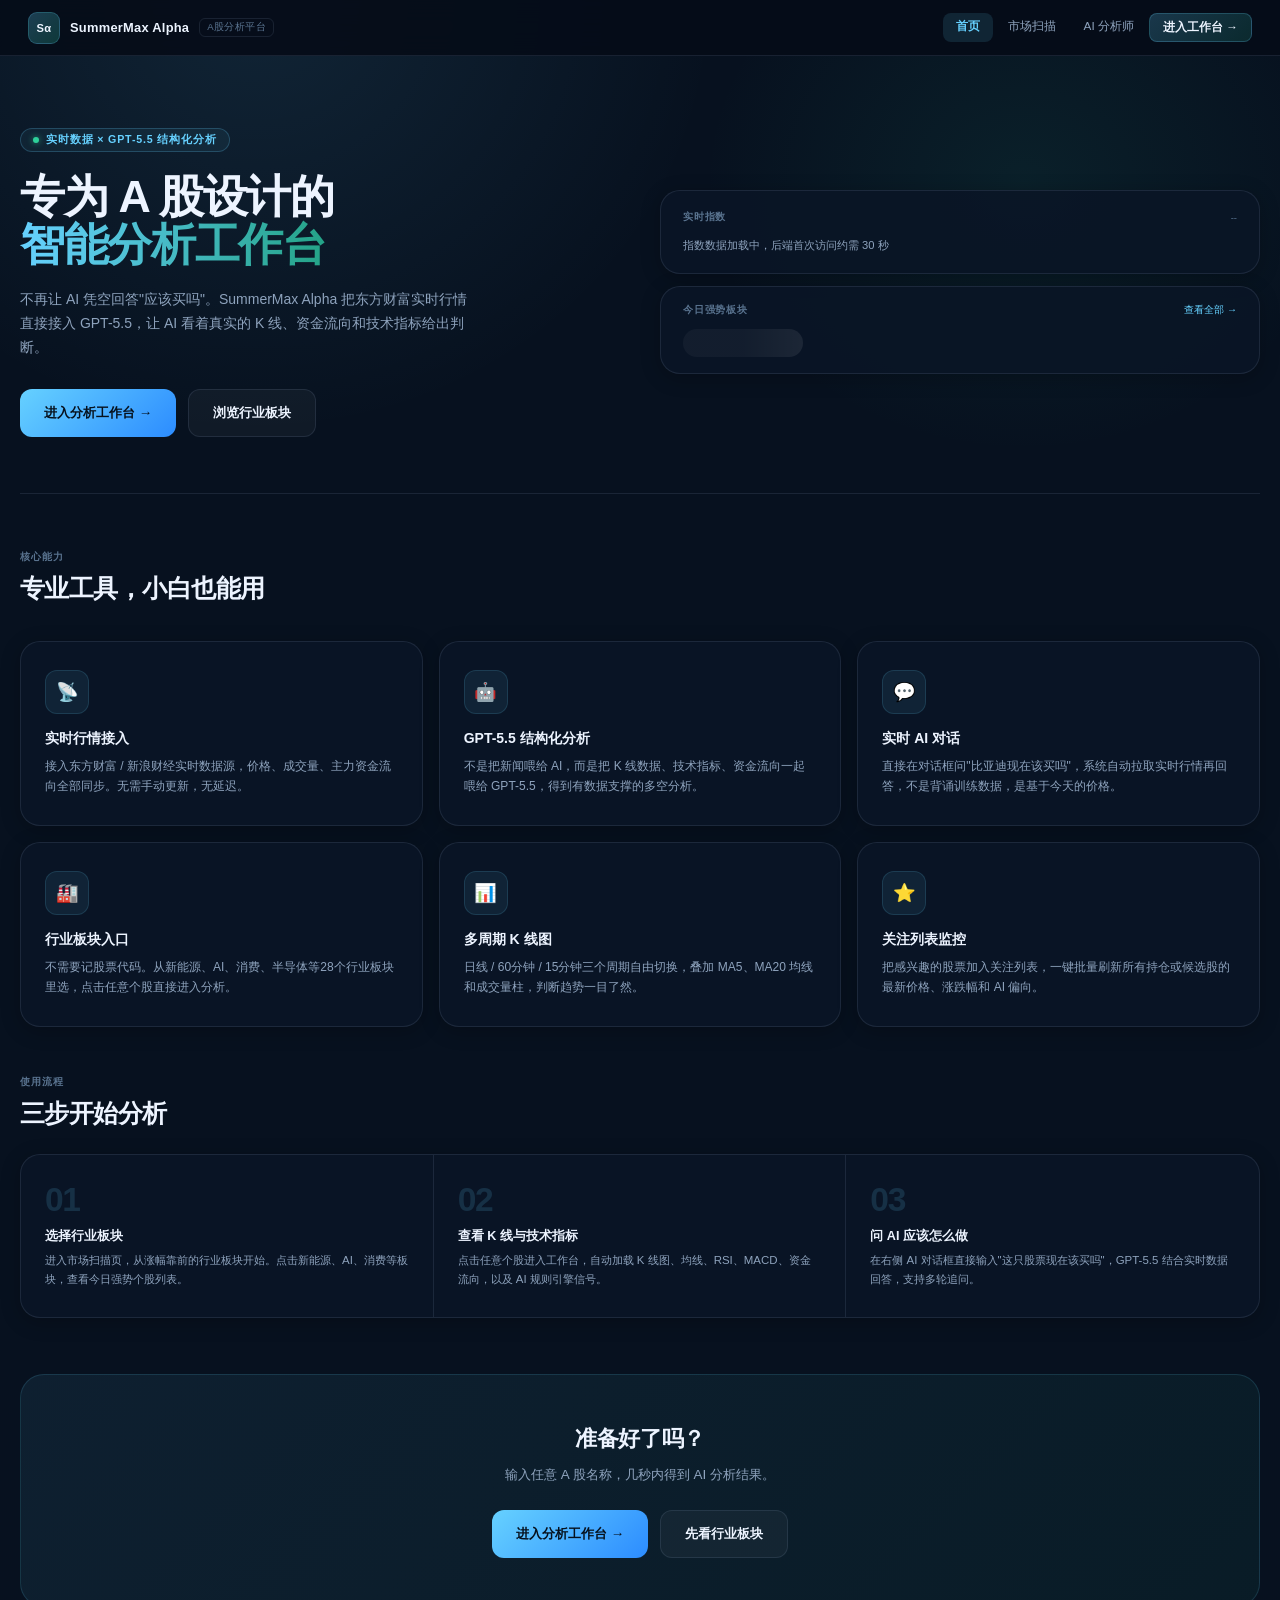
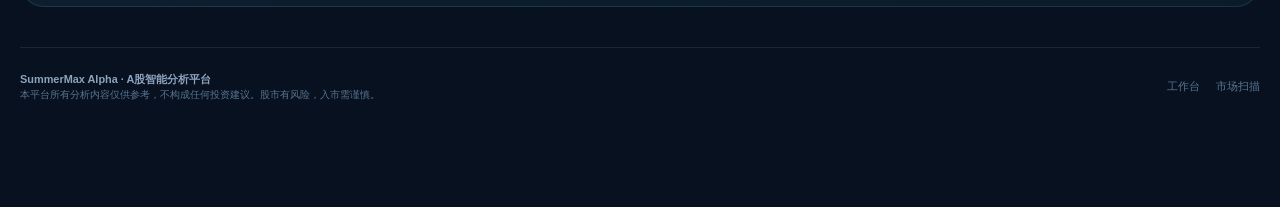
==== frontend/index.html @ de199568 "feat: AI 分析师全市场对话页 + 60/15分钟图修复 - 新增 chat.html / chat.js：全屏 AI 对话界面，左侧全市场矩阵   - 并行抓取 9 页 × 500 只 A 股" ====
<!DOCTYPE html>
<html lang="zh-CN">
  <head>
    <meta charset="UTF-8" />
    <meta name="viewport" content="width=device-width, initial-scale=1.0" />
    <title>SummerMax Alpha · A股智能分析平台</title>
    <style>
      :root {
        --bg: #07111f;
        --panel: rgba(10, 22, 38, 0.9);
        --line: rgba(132, 157, 189, 0.15);
        --text: #edf4ff;
        --muted: #8ea3bd;
        --muted-2: #5a7490;
        --accent: #66d1ff;
        --accent-2: #24a387;
        --bull: #2ed09a;
        --bear: #ff6b7e;
        --shadow-sm: 0 4px 20px rgba(0,0,0,0.24);
        --shadow: 0 20px 60px rgba(0,0,0,0.36);
      }

      * { box-sizing: border-box; margin: 0; padding: 0; }

      html, body {
        min-height: 100vh;
        color: var(--text);
        font-family: "PingFang SC", "Noto Sans SC", "Avenir Next", sans-serif;
        font-size: 14px;
        background: var(--bg);
        background-image:
          radial-gradient(ellipse 60% 40% at 20% 0%, rgba(102,209,255,0.10) 0%, transparent 60%),
          radial-gradient(ellipse 50% 30% at 80% 10%, rgba(36,163,135,0.10) 0%, transparent 50%);
      }

      ::-webkit-scrollbar { width: 4px; }
      ::-webkit-scrollbar-track { background: transparent; }
      ::-webkit-scrollbar-thumb { background: rgba(102,209,255,0.2); border-radius: 2px; }

      .up { color: var(--bull); }
      .down { color: var(--bear); }

      /* ── Header ── */
      .topbar {
        position: sticky;
        top: 0;
        z-index: 100;
        height: 56px;
        display: flex;
        align-items: center;
        gap: 14px;
        padding: 0 28px;
        background: rgba(6, 13, 24, 0.92);
        backdrop-filter: blur(12px);
        border-bottom: 1px solid var(--line);
      }

      .brand {
        display: flex;
        align-items: center;
        gap: 10px;
        flex-shrink: 0;
      }

      .brand-mark {
        display: grid;
        place-items: center;
        width: 32px;
        height: 32px;
        border-radius: 9px;
        background: linear-gradient(135deg, rgba(102,209,255,0.25), rgba(36,163,135,0.30));
        border: 1px solid rgba(102,209,255,0.22);
        font-size: 0.8rem;
        font-weight: 800;
        letter-spacing: 0.02em;
        flex-shrink: 0;
      }

      .brand-name {
        font-size: 0.92rem;
        font-weight: 700;
        letter-spacing: 0.02em;
        white-space: nowrap;
      }

      .brand-tag {
        font-size: 0.68rem;
        color: var(--muted-2);
        letter-spacing: 0.04em;
        border: 1px solid var(--line);
        border-radius: 6px;
        padding: 2px 7px;
        white-space: nowrap;
      }

      .topbar-spacer { flex: 1; }

      .page-nav {
        display: flex;
        gap: 2px;
      }

      .page-nav a {
        padding: 6px 13px;
        border-radius: 8px;
        text-decoration: none;
        color: var(--muted);
        font-size: 0.84rem;
        transition: background 0.15s, color 0.15s;
        white-space: nowrap;
      }

      .page-nav a:hover { background: rgba(255,255,255,0.06); color: var(--text); }
      .page-nav a.active { background: rgba(102,209,255,0.12); color: var(--accent); font-weight: 700; }

      .nav-cta {
        display: inline-flex;
        align-items: center;
        padding: 7px 16px;
        border-radius: 9px;
        background: linear-gradient(135deg, rgba(102,209,255,0.22), rgba(36,163,135,0.20));
        border: 1px solid rgba(102,209,255,0.22);
        color: var(--text) !important;
        font-weight: 700;
        font-size: 0.84rem;
        white-space: nowrap;
        transition: background 0.15s !important;
      }

      .nav-cta:hover { background: linear-gradient(135deg, rgba(102,209,255,0.34), rgba(36,163,135,0.30)) !important; }

      /* ── Shell ── */
      .shell {
        width: min(1280px, calc(100% - 40px));
        margin: 0 auto;
        padding-bottom: 80px;
      }

      /* ── Hero ── */
      .hero {
        display: grid;
        grid-template-columns: 1fr 1fr;
        gap: 40px;
        align-items: center;
        padding: 72px 0 56px;
      }

      .hero-left {}

      .hero-eyebrow {
        display: inline-flex;
        align-items: center;
        gap: 7px;
        font-size: 0.76rem;
        font-weight: 600;
        letter-spacing: 0.08em;
        text-transform: uppercase;
        color: var(--accent);
        border: 1px solid rgba(102,209,255,0.22);
        border-radius: 999px;
        padding: 4px 12px;
        margin-bottom: 20px;
        background: rgba(102,209,255,0.06);
      }

      .hero-eyebrow-dot {
        width: 6px;
        height: 6px;
        border-radius: 50%;
        background: var(--bull);
        box-shadow: 0 0 6px rgba(46,208,154,0.7);
        animation: pulse 2s infinite;
      }

      @keyframes pulse {
        0%, 100% { opacity: 1; }
        50% { opacity: 0.4; }
      }

      .hero h1 {
        font-size: clamp(2rem, 4vw, 3.2rem);
        font-weight: 800;
        line-height: 1.08;
        letter-spacing: -0.03em;
        margin-bottom: 18px;
      }

      .hero h1 em {
        font-style: normal;
        background: linear-gradient(90deg, var(--accent), var(--accent-2));
        -webkit-background-clip: text;
        -webkit-text-fill-color: transparent;
        background-clip: text;
      }

      .hero-sub {
        font-size: 1rem;
        color: var(--muted);
        line-height: 1.72;
        max-width: 460px;
        margin-bottom: 30px;
      }

      .hero-actions {
        display: flex;
        gap: 12px;
        flex-wrap: wrap;
      }

      .btn-primary {
        display: inline-flex;
        align-items: center;
        gap: 6px;
        padding: 14px 24px;
        border-radius: 12px;
        text-decoration: none;
        font-weight: 700;
        font-size: 0.96rem;
        background: linear-gradient(135deg, var(--accent), #2c8cff);
        color: #06111d;
        transition: opacity 0.15s, transform 0.12s;
      }

      .btn-primary:hover { opacity: 0.9; transform: translateY(-1px); }

      .btn-secondary {
        display: inline-flex;
        align-items: center;
        gap: 6px;
        padding: 14px 24px;
        border-radius: 12px;
        text-decoration: none;
        font-weight: 600;
        font-size: 0.96rem;
        border: 1px solid var(--line);
        color: var(--text);
        background: rgba(255,255,255,0.04);
        transition: background 0.15s, transform 0.12s;
      }

      .btn-secondary:hover { background: rgba(255,255,255,0.08); transform: translateY(-1px); }

      /* ── Indices card ── */
      .hero-right {
        display: flex;
        flex-direction: column;
        gap: 12px;
      }

      .indices-card {
        background: var(--panel);
        border: 1px solid var(--line);
        border-radius: 20px;
        padding: 20px 22px;
        box-shadow: var(--shadow-sm);
      }

      .indices-header {
        display: flex;
        justify-content: space-between;
        align-items: center;
        margin-bottom: 14px;
      }

      .indices-title {
        font-size: 0.7rem;
        font-weight: 700;
        letter-spacing: 0.08em;
        text-transform: uppercase;
        color: var(--muted-2);
      }

      .indices-time {
        font-size: 0.68rem;
        color: var(--muted-2);
      }

      #homeIndices {
        display: flex;
        flex-direction: column;
        gap: 10px;
      }

      .index-row {
        display: flex;
        justify-content: space-between;
        align-items: center;
        padding: 10px 0;
        border-bottom: 1px solid rgba(132,157,189,0.08);
      }

      .index-row:last-child { border-bottom: none; }

      .index-name-wrap { display: flex; align-items: center; gap: 8px; }
      .index-code { font-size: 0.68rem; color: var(--muted-2); }
      .index-name { font-size: 0.86rem; font-weight: 600; }
      .index-price { font-size: 1.0rem; font-weight: 700; }
      .index-chg-wrap { text-align: right; }
      .index-chg { font-size: 0.84rem; font-weight: 700; }
      .index-change { font-size: 0.72rem; color: var(--muted); }

      /* ── Hot sectors ── */
      .sectors-card {
        background: var(--panel);
        border: 1px solid var(--line);
        border-radius: 20px;
        padding: 16px 22px;
        box-shadow: var(--shadow-sm);
      }

      .sectors-header {
        display: flex;
        justify-content: space-between;
        align-items: center;
        margin-bottom: 12px;
      }

      .sectors-title {
        font-size: 0.7rem;
        font-weight: 700;
        letter-spacing: 0.08em;
        text-transform: uppercase;
        color: var(--muted-2);
      }

      .sectors-link {
        font-size: 0.72rem;
        color: var(--accent);
        text-decoration: none;
      }

      .sectors-link:hover { text-decoration: underline; }

      #homeSectors {
        display: flex;
        flex-wrap: wrap;
        gap: 7px;
      }

      .sector-pill {
        display: inline-flex;
        align-items: center;
        gap: 6px;
        padding: 5px 11px;
        border-radius: 999px;
        border: 1px solid var(--line);
        font-size: 0.78rem;
        background: rgba(255,255,255,0.03);
        text-decoration: none;
        color: var(--text);
        transition: background 0.12s;
      }

      .sector-pill:hover { background: rgba(255,255,255,0.07); }
      .sector-pill-chg { font-weight: 700; }
      .sector-pill-leader { font-size: 0.68rem; color: var(--muted); }

      /* ── Divider ── */
      .section-divider {
        border: none;
        border-top: 1px solid var(--line);
        margin: 0;
      }

      /* ── Features ── */
      .features-section {
        padding: 56px 0 48px;
      }

      .section-label {
        font-size: 0.72rem;
        font-weight: 700;
        letter-spacing: 0.1em;
        text-transform: uppercase;
        color: var(--muted-2);
        margin-bottom: 8px;
      }

      .section-title {
        font-size: 1.8rem;
        font-weight: 800;
        letter-spacing: -0.02em;
        margin-bottom: 36px;
      }

      .features-grid {
        display: grid;
        grid-template-columns: repeat(3, 1fr);
        gap: 16px;
      }

      .feature-card {
        background: var(--panel);
        border: 1px solid var(--line);
        border-radius: 20px;
        padding: 28px 24px;
        box-shadow: var(--shadow-sm);
        transition: border-color 0.2s;
      }

      .feature-card:hover { border-color: rgba(102,209,255,0.3); }

      .feature-icon {
        width: 44px;
        height: 44px;
        border-radius: 12px;
        display: grid;
        place-items: center;
        font-size: 1.3rem;
        margin-bottom: 16px;
        background: rgba(102,209,255,0.08);
        border: 1px solid rgba(102,209,255,0.14);
      }

      .feature-title {
        font-size: 1rem;
        font-weight: 700;
        margin-bottom: 8px;
      }

      .feature-desc {
        font-size: 0.86rem;
        color: var(--muted);
        line-height: 1.7;
      }

      /* ── How it works ── */
      .workflow-section {
        padding: 0 0 56px;
      }

      .workflow-steps {
        display: grid;
        grid-template-columns: repeat(3, 1fr);
        gap: 0;
        background: var(--panel);
        border: 1px solid var(--line);
        border-radius: 20px;
        overflow: hidden;
        box-shadow: var(--shadow-sm);
      }

      .workflow-step {
        padding: 28px 24px;
        border-right: 1px solid var(--line);
        position: relative;
      }

      .workflow-step:last-child { border-right: none; }

      .step-num {
        font-size: 2.4rem;
        font-weight: 900;
        color: rgba(102,209,255,0.15);
        line-height: 1;
        margin-bottom: 12px;
        letter-spacing: -0.04em;
      }

      .step-title {
        font-size: 0.9rem;
        font-weight: 700;
        margin-bottom: 6px;
      }

      .step-desc {
        font-size: 0.82rem;
        color: var(--muted);
        line-height: 1.65;
      }

      /* ── CTA band ── */
      .cta-section {
        background: linear-gradient(135deg, rgba(102,209,255,0.08), rgba(36,163,135,0.08));
        border: 1px solid rgba(102,209,255,0.14);
        border-radius: 24px;
        padding: 48px 40px;
        text-align: center;
        margin-bottom: 0;
      }

      .cta-title {
        font-size: 1.6rem;
        font-weight: 800;
        margin-bottom: 10px;
        letter-spacing: -0.02em;
      }

      .cta-sub {
        color: var(--muted);
        font-size: 0.96rem;
        margin-bottom: 24px;
        line-height: 1.6;
      }

      .cta-actions {
        display: flex;
        gap: 12px;
        justify-content: center;
        flex-wrap: wrap;
      }

      /* ── Loading skeleton ── */
      .skeleton {
        background: linear-gradient(90deg, rgba(255,255,255,0.04) 25%, rgba(255,255,255,0.08) 50%, rgba(255,255,255,0.04) 75%);
        background-size: 200% 100%;
        animation: shimmer 1.4s infinite;
        border-radius: 6px;
        height: 1em;
      }

      @keyframes shimmer {
        0% { background-position: 200% 0; }
        100% { background-position: -200% 0; }
      }

      /* ── Footer ── */
      .footer {
        border-top: 1px solid var(--line);
        padding: 24px 0;
        display: flex;
        justify-content: space-between;
        align-items: center;
        gap: 16px;
        flex-wrap: wrap;
      }

      .footer-brand {
        font-size: 0.78rem;
        font-weight: 700;
        color: var(--muted);
      }

      .footer-links {
        display: flex;
        gap: 16px;
      }

      .footer-links a {
        font-size: 0.76rem;
        color: var(--muted-2);
        text-decoration: none;
      }

      .footer-links a:hover { color: var(--muted); }

      .footer-disclaimer {
        font-size: 0.7rem;
        color: var(--muted-2);
        line-height: 1.6;
        max-width: 600px;
      }

      @media (max-width: 960px) {
        .hero { grid-template-columns: 1fr; padding: 40px 0 36px; }
        .hero-right { order: -1; }
        .features-grid { grid-template-columns: 1fr; }
        .workflow-steps { grid-template-columns: 1fr; }
        .workflow-step { border-right: none; border-bottom: 1px solid var(--line); }
        .workflow-step:last-child { border-bottom: none; }
        .topbar { padding: 0 16px; }
        .shell { width: calc(100% - 24px); }
      }
    </style>
  </head>
  <body>

    <!-- ── Header ── -->
    <header class="topbar">
      <div class="brand">
        <div class="brand-mark">Sα</div>
        <span class="brand-name">SummerMax Alpha</span>
        <span class="brand-tag">A股分析平台</span>
      </div>
      <div class="topbar-spacer"></div>
      <nav class="page-nav">
        <a href="index.html" class="active">首页</a>
        <a href="scan.html">市场扫描</a>
        <a href="chat.html">AI 分析师</a>
        <a href="workspace.html" class="nav-cta">进入工作台 →</a>
      </nav>
    </header>

    <div class="shell">

      <!-- ── Hero ── -->
      <section class="hero">
        <div class="hero-left">
          <div class="hero-eyebrow">
            <span class="hero-eyebrow-dot"></span>
            实时数据 × GPT-5.5 结构化分析
          </div>
          <h1>专为 A 股设计的<br><em>智能分析工作台</em></h1>
          <p class="hero-sub">
            不再让 AI 凭空回答"应该买吗"。SummerMax Alpha 把东方财富实时行情直接接入 GPT-5.5，让 AI 看着真实的 K 线、资金流向和技术指标给出判断。
          </p>
          <div class="hero-actions">
            <a href="workspace.html" class="btn-primary">进入分析工作台 →</a>
            <a href="scan.html" class="btn-secondary">浏览行业板块</a>
          </div>
        </div>

        <div class="hero-right">
          <!-- Live indices -->
          <div class="indices-card">
            <div class="indices-header">
              <span class="indices-title">实时指数</span>
              <span class="indices-time" id="overviewTime">--</span>
            </div>
            <div id="homeIndices">
              <div class="index-row"><div class="skeleton" style="width:80px"></div><div class="skeleton" style="width:60px"></div></div>
              <div class="index-row"><div class="skeleton" style="width:80px"></div><div class="skeleton" style="width:60px"></div></div>
              <div class="index-row"><div class="skeleton" style="width:80px"></div><div class="skeleton" style="width:60px"></div></div>
            </div>
          </div>

          <!-- Hot sectors -->
          <div class="sectors-card">
            <div class="sectors-header">
              <span class="sectors-title">今日强势板块</span>
              <a href="scan.html" class="sectors-link">查看全部 →</a>
            </div>
            <div id="homeSectors">
              <div class="skeleton" style="width:120px;height:28px;border-radius:999px"></div>
            </div>
          </div>
        </div>
      </section>

      <hr class="section-divider" />

      <!-- ── Features ── -->
      <section class="features-section">
        <p class="section-label">核心能力</p>
        <h2 class="section-title">专业工具，小白也能用</h2>
        <div class="features-grid">
          <div class="feature-card">
            <div class="feature-icon">📡</div>
            <h3 class="feature-title">实时行情接入</h3>
            <p class="feature-desc">接入东方财富 / 新浪财经实时数据源，价格、成交量、主力资金流向全部同步。无需手动更新，无延迟。</p>
          </div>
          <div class="feature-card">
            <div class="feature-icon">🤖</div>
            <h3 class="feature-title">GPT-5.5 结构化分析</h3>
            <p class="feature-desc">不是把新闻喂给 AI，而是把 K 线数据、技术指标、资金流向一起喂给 GPT-5.5，得到有数据支撑的多空分析。</p>
          </div>
          <div class="feature-card">
            <div class="feature-icon">💬</div>
            <h3 class="feature-title">实时 AI 对话</h3>
            <p class="feature-desc">直接在对话框问"比亚迪现在该买吗"，系统自动拉取实时行情再回答，不是背诵训练数据，是基于今天的价格。</p>
          </div>
          <div class="feature-card">
            <div class="feature-icon">🏭</div>
            <h3 class="feature-title">行业板块入口</h3>
            <p class="feature-desc">不需要记股票代码。从新能源、AI、消费、半导体等28个行业板块里选，点击任意个股直接进入分析。</p>
          </div>
          <div class="feature-card">
            <div class="feature-icon">📊</div>
            <h3 class="feature-title">多周期 K 线图</h3>
            <p class="feature-desc">日线 / 60分钟 / 15分钟三个周期自由切换，叠加 MA5、MA20 均线和成交量柱，判断趋势一目了然。</p>
          </div>
          <div class="feature-card">
            <div class="feature-icon">⭐</div>
            <h3 class="feature-title">关注列表监控</h3>
            <p class="feature-desc">把感兴趣的股票加入关注列表，一键批量刷新所有持仓或候选股的最新价格、涨跌幅和 AI 偏向。</p>
          </div>
        </div>
      </section>

      <!-- ── How it works ── -->
      <section class="workflow-section">
        <p class="section-label">使用流程</p>
        <h2 class="section-title" style="margin-bottom:24px">三步开始分析</h2>
        <div class="workflow-steps">
          <div class="workflow-step">
            <div class="step-num">01</div>
            <h3 class="step-title">选择行业板块</h3>
            <p class="step-desc">进入市场扫描页，从涨幅靠前的行业板块开始。点击新能源、AI、消费等板块，查看今日强势个股列表。</p>
          </div>
          <div class="workflow-step">
            <div class="step-num">02</div>
            <h3 class="step-title">查看 K 线与技术指标</h3>
            <p class="step-desc">点击任意个股进入工作台，自动加载 K 线图、均线、RSI、MACD、资金流向，以及 AI 规则引擎信号。</p>
          </div>
          <div class="workflow-step">
            <div class="step-num">03</div>
            <h3 class="step-title">问 AI 应该怎么做</h3>
            <p class="step-desc">在右侧 AI 对话框直接输入"这只股票现在该买吗"，GPT-5.5 结合实时数据回答，支持多轮追问。</p>
          </div>
        </div>
      </section>

      <!-- ── CTA ── -->
      <section class="cta-section">
        <h2 class="cta-title">准备好了吗？</h2>
        <p class="cta-sub">输入任意 A 股名称，几秒内得到 AI 分析结果。</p>
        <div class="cta-actions">
          <a href="workspace.html" class="btn-primary">进入分析工作台 →</a>
          <a href="scan.html" class="btn-secondary">先看行业板块</a>
        </div>
      </section>

      <!-- ── Footer ── -->
      <footer class="footer" style="margin-top:40px">
        <div>
          <p class="footer-brand">SummerMax Alpha · A股智能分析平台</p>
          <p class="footer-disclaimer">
            本平台所有分析内容仅供参考，不构成任何投资建议。股市有风险，入市需谨慎。
          </p>
        </div>
        <div class="footer-links">
          <a href="workspace.html">工作台</a>
          <a href="scan.html">市场扫描</a>
        </div>
      </footer>

    </div>

    <script src="home.js"></script>
  </body>
</html>
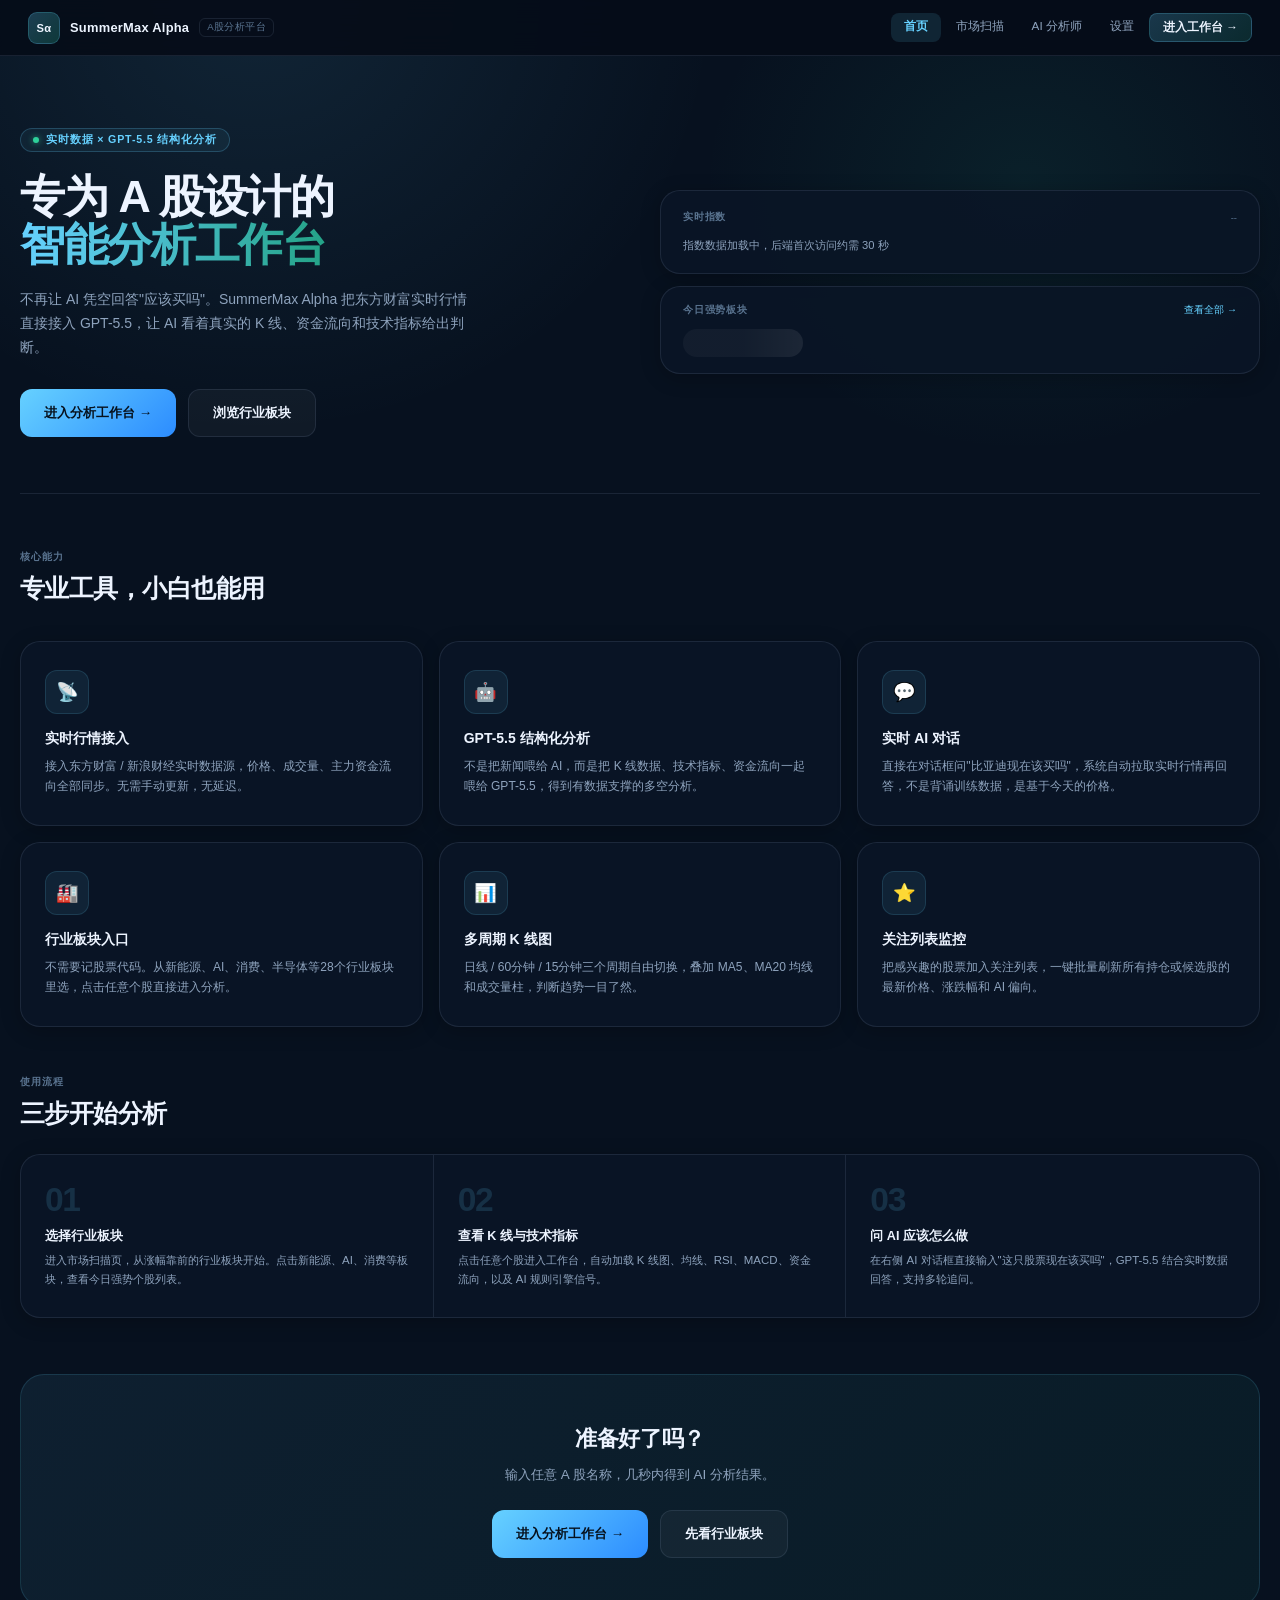
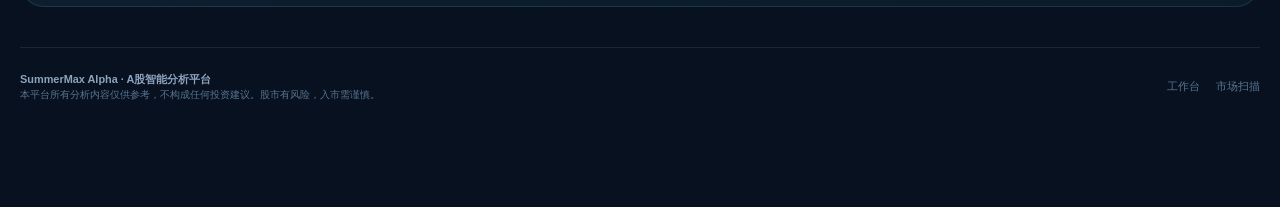
==== commit ed741cb3: "feat: 设置页（账户/余额/模型选择）+ 全局导航设置链接 - 新增 frontend/settings.html：账户、积分余额、AI模型、管理员四个标签 - 新增 frontend/setti" ====
--- a/frontend/index.html
+++ b/frontend/index.html
@@ -577,6 +577,7 @@
         <a href="index.html" class="active">首页</a>
         <a href="scan.html">市场扫描</a>
         <a href="chat.html">AI 分析师</a>
+        <a href="settings.html">设置</a>
         <a href="workspace.html" class="nav-cta">进入工作台 →</a>
       </nav>
     </header>
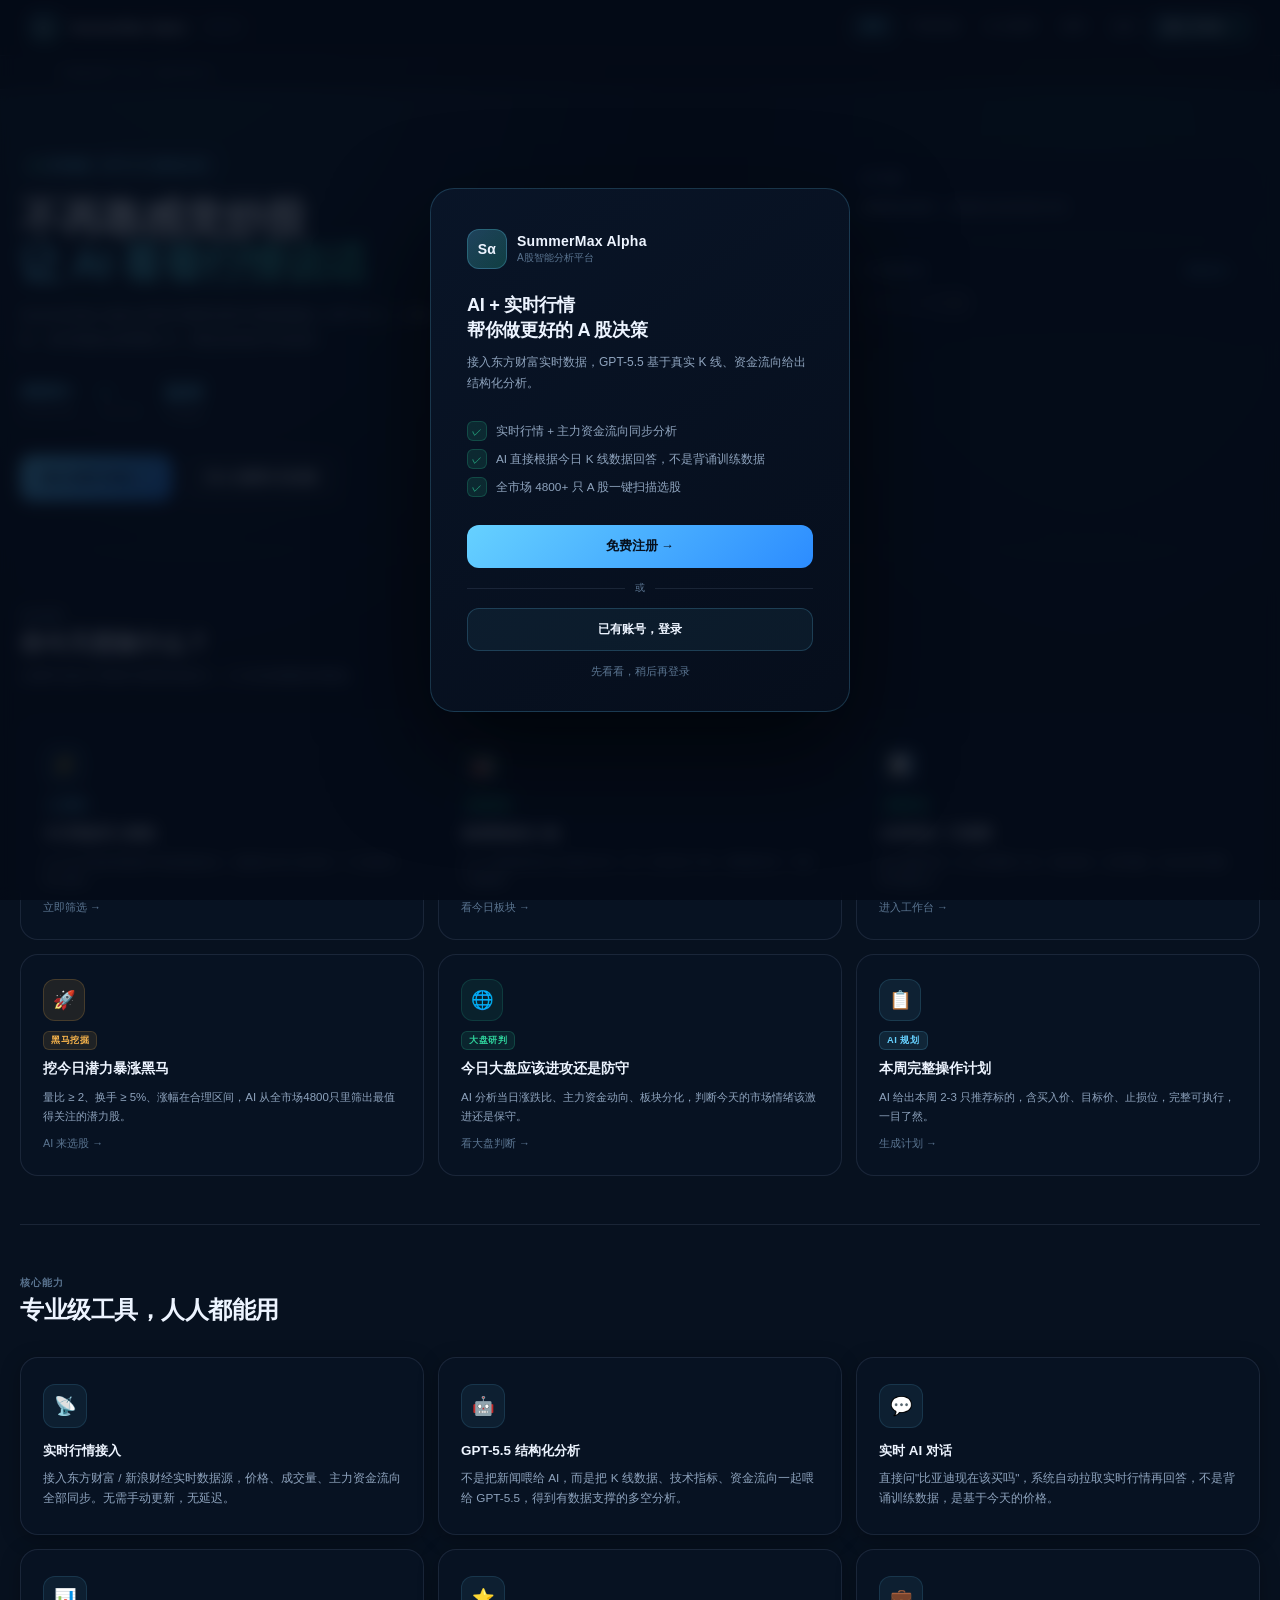
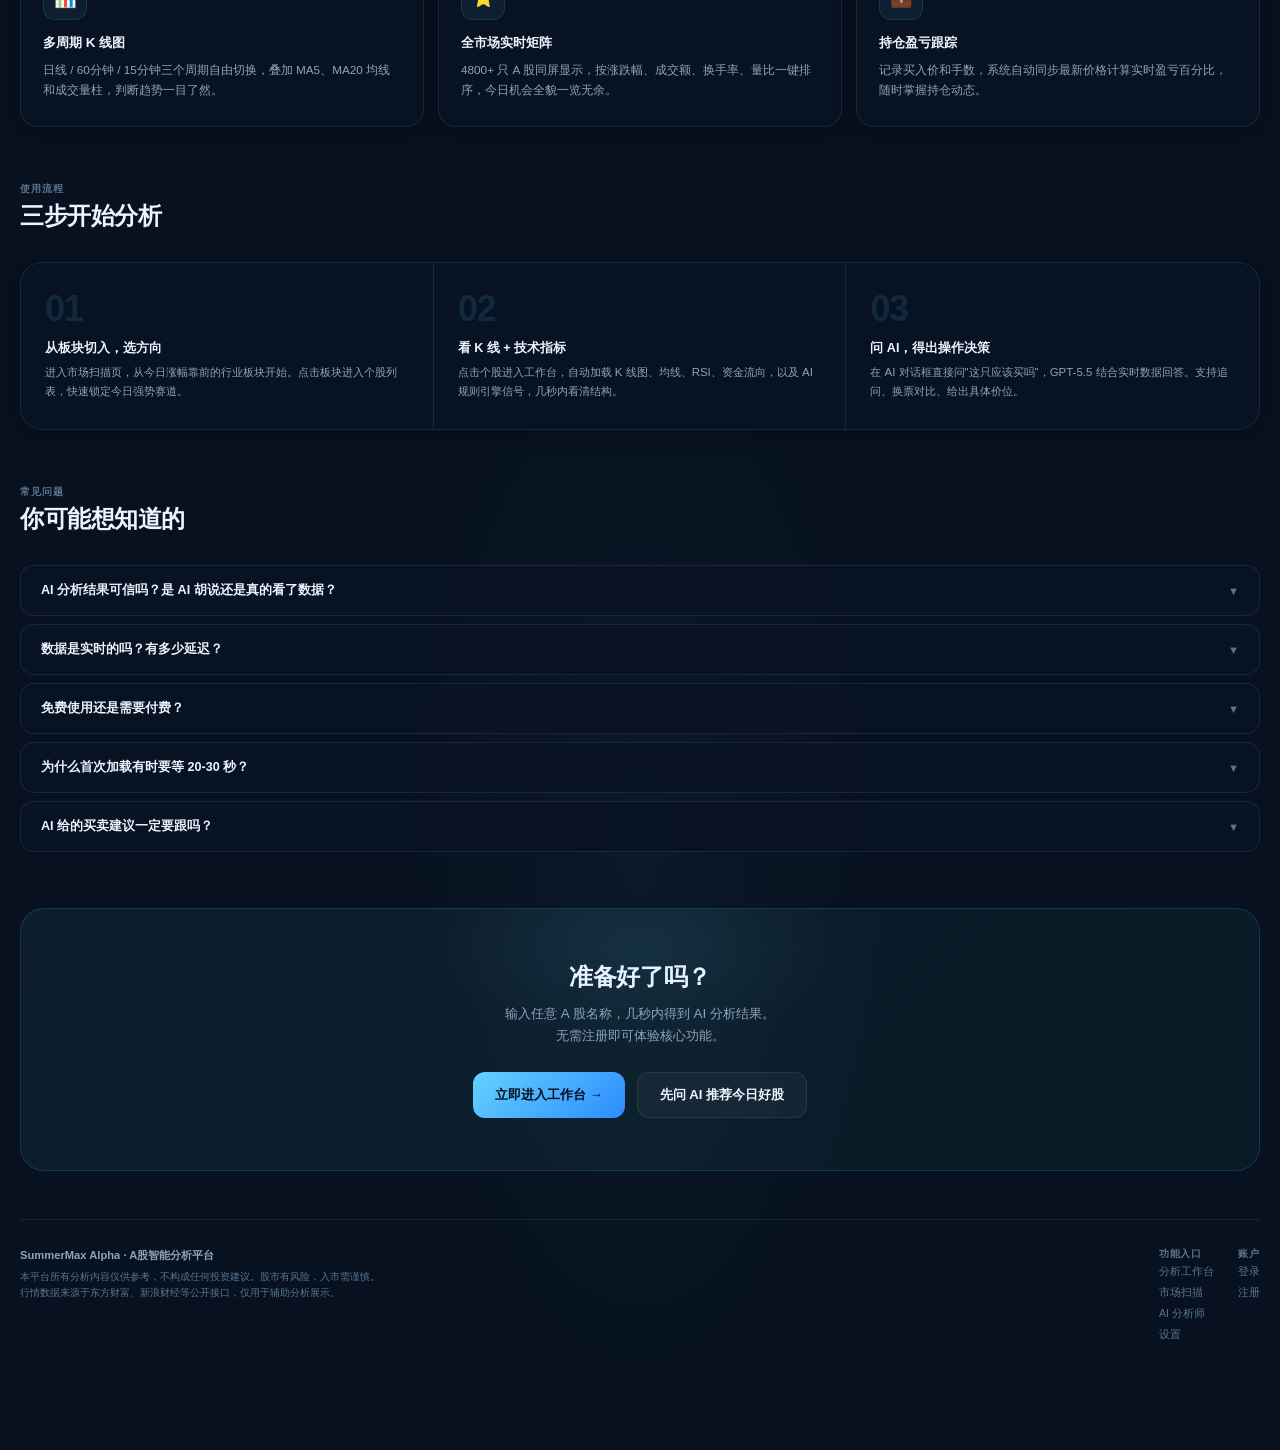
==== commit c2bd66b8: "feat: major homepage redesign + scenario quick-start cards - Complete index.html overhaul inspired b" ====
--- a/frontend/index.html
+++ b/frontend/index.html
@@ -16,8 +16,10 @@
         --accent-2: #24a387;
         --bull: #2ed09a;
         --bear: #ff6b7e;
-        --shadow-sm: 0 4px 20px rgba(0,0,0,0.24);
-        --shadow: 0 20px 60px rgba(0,0,0,0.36);
+        --warn: #f3b14b;
+        --shadow-sm: 0 4px 20px rgba(0,0,0,0.28);
+        --shadow: 0 20px 60px rgba(0,0,0,0.4);
+        --radius: 18px;
       }
 
       * { box-sizing: border-box; margin: 0; padding: 0; }
@@ -29,8 +31,9 @@
         font-size: 14px;
         background: var(--bg);
         background-image:
-          radial-gradient(ellipse 60% 40% at 20% 0%, rgba(102,209,255,0.10) 0%, transparent 60%),
-          radial-gradient(ellipse 50% 30% at 80% 10%, rgba(36,163,135,0.10) 0%, transparent 50%);
+          radial-gradient(ellipse 70% 50% at 15% -5%, rgba(102,209,255,0.12) 0%, transparent 55%),
+          radial-gradient(ellipse 55% 35% at 85% 5%, rgba(36,163,135,0.10) 0%, transparent 50%),
+          radial-gradient(ellipse 40% 40% at 50% 80%, rgba(102,209,255,0.04) 0%, transparent 50%);
       }
 
       ::-webkit-scrollbar { width: 4px; }
@@ -40,537 +43,636 @@
       .up { color: var(--bull); }
       .down { color: var(--bear); }
 
-      /* ── Header ── */
+      /* ══════════════════════════════════════
+         WELCOME MODAL
+      ══════════════════════════════════════ */
+      .modal-overlay {
+        position: fixed; inset: 0; z-index: 1000;
+        background: rgba(4, 10, 22, 0.82);
+        backdrop-filter: blur(8px);
+        display: flex; align-items: center; justify-content: center;
+        padding: 16px;
+        opacity: 0; animation: fadeIn 0.25s ease forwards;
+      }
+
+      .modal-overlay.hidden { display: none; }
+
+      @keyframes fadeIn { to { opacity: 1; } }
+      @keyframes slideUp { from { transform: translateY(24px); opacity: 0; } to { transform: translateY(0); opacity: 1; } }
+
+      .modal-box {
+        background: linear-gradient(145deg, rgba(9, 21, 40, 0.98), rgba(6, 14, 28, 0.98));
+        border: 1px solid rgba(102,209,255,0.2);
+        border-radius: 24px;
+        padding: 40px 36px 32px;
+        max-width: 420px;
+        width: 100%;
+        box-shadow: 0 40px 100px rgba(0,0,0,0.6);
+        animation: slideUp 0.3s ease forwards;
+        position: relative;
+      }
+
+      .modal-logo {
+        display: flex; align-items: center; gap: 10px;
+        margin-bottom: 24px;
+      }
+
+      .modal-mark {
+        display: grid; place-items: center;
+        width: 40px; height: 40px; border-radius: 12px;
+        background: linear-gradient(135deg, rgba(102,209,255,0.25), rgba(36,163,135,0.30));
+        border: 1px solid rgba(102,209,255,0.25);
+        font-size: 1rem; font-weight: 800; letter-spacing: 0.02em;
+      }
+
+      .modal-title-wrap { display: flex; flex-direction: column; gap: 2px; }
+      .modal-brand { font-size: 1rem; font-weight: 800; letter-spacing: 0.02em; }
+      .modal-tagline { font-size: 0.72rem; color: var(--muted-2); }
+
+      .modal-headline {
+        font-size: 1.3rem; font-weight: 800; line-height: 1.35;
+        margin-bottom: 10px; letter-spacing: -0.02em;
+      }
+
+      .modal-desc {
+        font-size: 0.86rem; color: var(--muted); line-height: 1.7;
+        margin-bottom: 28px;
+      }
+
+      .modal-benefits {
+        display: flex; flex-direction: column; gap: 8px;
+        margin-bottom: 28px;
+      }
+
+      .modal-benefit {
+        display: flex; align-items: center; gap: 9px;
+        font-size: 0.84rem; color: var(--muted);
+      }
+
+      .modal-benefit-icon {
+        width: 20px; height: 20px; border-radius: 6px;
+        background: rgba(46,208,154,0.12);
+        border: 1px solid rgba(46,208,154,0.2);
+        display: grid; place-items: center;
+        font-size: 0.7rem; flex-shrink: 0;
+        color: var(--bull);
+      }
+
+      .modal-actions {
+        display: flex; flex-direction: column; gap: 9px;
+        margin-bottom: 14px;
+      }
+
+      .modal-btn-primary {
+        display: flex; align-items: center; justify-content: center;
+        padding: 13px 20px; border-radius: 12px; border: none;
+        background: linear-gradient(135deg, var(--accent), #2c8cff);
+        color: #060f1c; font-weight: 800; font-size: 0.92rem;
+        cursor: pointer; text-decoration: none;
+        transition: opacity 0.15s, transform 0.12s;
+      }
+
+      .modal-btn-primary:hover { opacity: 0.88; transform: translateY(-1px); }
+
+      .modal-btn-secondary {
+        display: flex; align-items: center; justify-content: center;
+        padding: 12px 20px; border-radius: 12px;
+        border: 1px solid rgba(102,209,255,0.2);
+        background: rgba(102,209,255,0.06);
+        color: var(--text); font-weight: 600; font-size: 0.88rem;
+        cursor: pointer; text-decoration: none;
+        transition: background 0.15s;
+      }
+
+      .modal-btn-secondary:hover { background: rgba(102,209,255,0.12); }
+
+      .modal-skip {
+        display: block; text-align: center;
+        font-size: 0.76rem; color: var(--muted-2);
+        cursor: pointer; text-decoration: none;
+        transition: color 0.15s;
+      }
+
+      .modal-skip:hover { color: var(--muted); }
+
+      .modal-divider {
+        display: flex; align-items: center; gap: 10px;
+        margin: 4px 0;
+        font-size: 0.72rem; color: var(--muted-2);
+      }
+
+      .modal-divider::before, .modal-divider::after {
+        content: ""; flex: 1; height: 1px; background: var(--line);
+      }
+
+      /* ══════════════════════════════════════
+         TOPBAR
+      ══════════════════════════════════════ */
       .topbar {
-        position: sticky;
-        top: 0;
-        z-index: 100;
+        position: sticky; top: 0; z-index: 100;
         height: 56px;
-        display: flex;
-        align-items: center;
-        gap: 14px;
+        display: flex; align-items: center; gap: 14px;
         padding: 0 28px;
-        background: rgba(6, 13, 24, 0.92);
-        backdrop-filter: blur(12px);
+        background: rgba(6, 13, 24, 0.94);
+        backdrop-filter: blur(14px);
         border-bottom: 1px solid var(--line);
       }
 
-      .brand {
-        display: flex;
-        align-items: center;
-        gap: 10px;
-        flex-shrink: 0;
-      }
+      .brand { display: flex; align-items: center; gap: 10px; flex-shrink: 0; }
 
       .brand-mark {
-        display: grid;
-        place-items: center;
-        width: 32px;
-        height: 32px;
-        border-radius: 9px;
+        display: grid; place-items: center;
+        width: 32px; height: 32px; border-radius: 9px;
         background: linear-gradient(135deg, rgba(102,209,255,0.25), rgba(36,163,135,0.30));
         border: 1px solid rgba(102,209,255,0.22);
-        font-size: 0.8rem;
-        font-weight: 800;
-        letter-spacing: 0.02em;
-        flex-shrink: 0;
-      }
-
-      .brand-name {
-        font-size: 0.92rem;
-        font-weight: 700;
-        letter-spacing: 0.02em;
-        white-space: nowrap;
-      }
-
+        font-size: 0.8rem; font-weight: 800; flex-shrink: 0;
+      }
+
+      .brand-name { font-size: 0.92rem; font-weight: 700; white-space: nowrap; }
       .brand-tag {
-        font-size: 0.68rem;
-        color: var(--muted-2);
-        letter-spacing: 0.04em;
-        border: 1px solid var(--line);
-        border-radius: 6px;
-        padding: 2px 7px;
-        white-space: nowrap;
+        font-size: 0.68rem; color: var(--muted-2);
+        border: 1px solid var(--line); border-radius: 6px; padding: 2px 7px;
       }
 
       .topbar-spacer { flex: 1; }
 
-      .page-nav {
-        display: flex;
-        gap: 2px;
-      }
-
+      .page-nav { display: flex; gap: 2px; }
       .page-nav a {
-        padding: 6px 13px;
-        border-radius: 8px;
-        text-decoration: none;
-        color: var(--muted);
-        font-size: 0.84rem;
-        transition: background 0.15s, color 0.15s;
-        white-space: nowrap;
-      }
-
+        padding: 6px 12px; border-radius: 8px;
+        text-decoration: none; color: var(--muted); font-size: 0.84rem;
+        transition: background 0.15s, color 0.15s; white-space: nowrap;
+      }
       .page-nav a:hover { background: rgba(255,255,255,0.06); color: var(--text); }
       .page-nav a.active { background: rgba(102,209,255,0.12); color: var(--accent); font-weight: 700; }
 
       .nav-cta {
-        display: inline-flex;
-        align-items: center;
-        padding: 7px 16px;
-        border-radius: 9px;
+        display: inline-flex; align-items: center; gap: 5px;
+        padding: 7px 15px; border-radius: 9px;
         background: linear-gradient(135deg, rgba(102,209,255,0.22), rgba(36,163,135,0.20));
         border: 1px solid rgba(102,209,255,0.22);
-        color: var(--text) !important;
-        font-weight: 700;
-        font-size: 0.84rem;
-        white-space: nowrap;
-        transition: background 0.15s !important;
-      }
-
+        color: var(--text) !important; font-weight: 700; font-size: 0.84rem;
+        white-space: nowrap; transition: background 0.15s !important;
+      }
       .nav-cta:hover { background: linear-gradient(135deg, rgba(102,209,255,0.34), rgba(36,163,135,0.30)) !important; }
 
-      /* ── Shell ── */
+      .nav-auth-btn {
+        display: inline-flex; align-items: center;
+        padding: 6px 12px; border-radius: 8px;
+        border: 1px solid var(--line); background: transparent;
+        color: var(--muted); font-size: 0.84rem; cursor: pointer;
+        text-decoration: none; font-family: inherit;
+        transition: color 0.15s, border-color 0.15s;
+      }
+      .nav-auth-btn:hover { color: var(--text); border-color: rgba(102,209,255,0.3); }
+
+      /* ══════════════════════════════════════
+         MARKET STATS BAR
+      ══════════════════════════════════════ */
+      .market-bar {
+        background: rgba(5, 12, 22, 0.7);
+        border-bottom: 1px solid var(--line);
+        display: flex; align-items: center; gap: 0;
+        overflow-x: auto; white-space: nowrap;
+        height: 34px;
+      }
+
+      .market-bar::-webkit-scrollbar { height: 2px; }
+
+      .mkt-inner {
+        display: flex; align-items: center; gap: 12px;
+        padding: 0 28px; font-size: 0.75rem;
+      }
+
+      .mkt-idx { display: flex; align-items: center; gap: 5px; flex-shrink: 0; }
+      .mkt-idx-name { color: var(--muted-2); }
+      .mkt-idx-price { font-weight: 700; }
+      .mkt-divider { width: 1px; height: 12px; background: var(--line); flex-shrink: 0; }
+      .mkt-stats { display: flex; align-items: center; gap: 6px; font-size: 0.72rem; color: var(--muted-2); }
+      .mkt-up { color: var(--bull); font-weight: 700; }
+      .mkt-down { color: var(--bear); font-weight: 700; }
+      .mkt-flat { color: var(--muted-2); font-weight: 700; }
+      .mkt-loading { color: var(--muted-2); font-style: italic; padding: 0 28px; }
+
+      /* ══════════════════════════════════════
+         SHELL
+      ══════════════════════════════════════ */
       .shell {
-        width: min(1280px, calc(100% - 40px));
+        width: min(1260px, calc(100% - 40px));
         margin: 0 auto;
         padding-bottom: 80px;
       }
 
-      /* ── Hero ── */
+      /* ══════════════════════════════════════
+         HERO
+      ══════════════════════════════════════ */
       .hero {
         display: grid;
-        grid-template-columns: 1fr 1fr;
-        gap: 40px;
-        align-items: center;
-        padding: 72px 0 56px;
-      }
-
-      .hero-left {}
+        grid-template-columns: 1fr 420px;
+        gap: 48px;
+        align-items: start;
+        padding: 64px 0 52px;
+      }
 
       .hero-eyebrow {
-        display: inline-flex;
-        align-items: center;
-        gap: 7px;
-        font-size: 0.76rem;
-        font-weight: 600;
-        letter-spacing: 0.08em;
-        text-transform: uppercase;
-        color: var(--accent);
-        border: 1px solid rgba(102,209,255,0.22);
-        border-radius: 999px;
-        padding: 4px 12px;
-        margin-bottom: 20px;
+        display: inline-flex; align-items: center; gap: 7px;
+        font-size: 0.74rem; font-weight: 700; letter-spacing: 0.08em;
+        text-transform: uppercase; color: var(--accent);
+        border: 1px solid rgba(102,209,255,0.22); border-radius: 999px;
+        padding: 4px 12px; margin-bottom: 18px;
         background: rgba(102,209,255,0.06);
       }
 
       .hero-eyebrow-dot {
-        width: 6px;
-        height: 6px;
-        border-radius: 50%;
-        background: var(--bull);
-        box-shadow: 0 0 6px rgba(46,208,154,0.7);
+        width: 6px; height: 6px; border-radius: 50%;
+        background: var(--bull); box-shadow: 0 0 7px rgba(46,208,154,0.7);
         animation: pulse 2s infinite;
-      }
-
-      @keyframes pulse {
-        0%, 100% { opacity: 1; }
-        50% { opacity: 0.4; }
-      }
+        flex-shrink: 0;
+      }
+
+      @keyframes pulse { 0%,100% { opacity:1; } 50% { opacity:0.35; } }
 
       .hero h1 {
-        font-size: clamp(2rem, 4vw, 3.2rem);
-        font-weight: 800;
-        line-height: 1.08;
-        letter-spacing: -0.03em;
-        margin-bottom: 18px;
+        font-size: clamp(1.9rem, 3.6vw, 3rem);
+        font-weight: 900; line-height: 1.08;
+        letter-spacing: -0.03em; margin-bottom: 16px;
       }
 
       .hero h1 em {
         font-style: normal;
-        background: linear-gradient(90deg, var(--accent), var(--accent-2));
-        -webkit-background-clip: text;
-        -webkit-text-fill-color: transparent;
+        background: linear-gradient(100deg, var(--accent) 0%, var(--accent-2) 100%);
+        -webkit-background-clip: text; -webkit-text-fill-color: transparent;
         background-clip: text;
       }
 
       .hero-sub {
-        font-size: 1rem;
-        color: var(--muted);
-        line-height: 1.72;
-        max-width: 460px;
-        margin-bottom: 30px;
-      }
-
-      .hero-actions {
-        display: flex;
-        gap: 12px;
-        flex-wrap: wrap;
-      }
+        font-size: 1rem; color: var(--muted); line-height: 1.75;
+        max-width: 480px; margin-bottom: 28px;
+      }
+
+      .hero-stats {
+        display: flex; gap: 24px; flex-wrap: wrap; margin-bottom: 32px;
+      }
+
+      .hero-stat { display: flex; flex-direction: column; gap: 2px; }
+      .hero-stat-num { font-size: 1.4rem; font-weight: 800; letter-spacing: -0.02em; color: var(--accent); }
+      .hero-stat-label { font-size: 0.72rem; color: var(--muted-2); letter-spacing: 0.04em; }
+
+      .hero-actions { display: flex; gap: 11px; flex-wrap: wrap; }
 
       .btn-primary {
-        display: inline-flex;
-        align-items: center;
-        gap: 6px;
-        padding: 14px 24px;
-        border-radius: 12px;
-        text-decoration: none;
-        font-weight: 700;
-        font-size: 0.96rem;
+        display: inline-flex; align-items: center; gap: 6px;
+        padding: 13px 22px; border-radius: 12px;
+        text-decoration: none; font-weight: 700; font-size: 0.94rem;
         background: linear-gradient(135deg, var(--accent), #2c8cff);
-        color: #06111d;
+        color: #060f1c;
         transition: opacity 0.15s, transform 0.12s;
       }
-
-      .btn-primary:hover { opacity: 0.9; transform: translateY(-1px); }
+      .btn-primary:hover { opacity: 0.88; transform: translateY(-1px); }
 
       .btn-secondary {
-        display: inline-flex;
-        align-items: center;
-        gap: 6px;
-        padding: 14px 24px;
-        border-radius: 12px;
-        text-decoration: none;
-        font-weight: 600;
-        font-size: 0.96rem;
-        border: 1px solid var(--line);
-        color: var(--text);
+        display: inline-flex; align-items: center; gap: 6px;
+        padding: 13px 22px; border-radius: 12px;
+        text-decoration: none; font-weight: 600; font-size: 0.94rem;
+        border: 1px solid var(--line); color: var(--text);
         background: rgba(255,255,255,0.04);
         transition: background 0.15s, transform 0.12s;
       }
-
       .btn-secondary:hover { background: rgba(255,255,255,0.08); transform: translateY(-1px); }
 
-      /* ── Indices card ── */
-      .hero-right {
-        display: flex;
-        flex-direction: column;
-        gap: 12px;
-      }
-
-      .indices-card {
-        background: var(--panel);
+      /* ── Right panel: indices + sectors ── */
+      .hero-right { display: flex; flex-direction: column; gap: 12px; }
+
+      .data-card {
+        background: rgba(8, 19, 36, 0.92);
+        border: 1px solid var(--line); border-radius: 20px;
+        padding: 18px 20px; box-shadow: var(--shadow-sm);
+      }
+
+      .card-hd {
+        display: flex; justify-content: space-between; align-items: center;
+        margin-bottom: 12px;
+      }
+
+      .card-hd-title {
+        font-size: 0.7rem; font-weight: 700;
+        letter-spacing: 0.08em; text-transform: uppercase; color: var(--muted-2);
+      }
+
+      .card-hd-link { font-size: 0.7rem; color: var(--accent); text-decoration: none; }
+      .card-hd-link:hover { text-decoration: underline; }
+
+      .index-row {
+        display: flex; justify-content: space-between; align-items: center;
+        padding: 9px 0; border-bottom: 1px solid rgba(132,157,189,0.08);
+      }
+      .index-row:last-child { border-bottom: none; }
+
+      .index-left { display: flex; flex-direction: column; gap: 2px; }
+      .index-name { font-size: 0.88rem; font-weight: 700; }
+      .index-code { font-size: 0.68rem; color: var(--muted-2); }
+      .index-right { text-align: right; }
+      .index-price { font-size: 0.95rem; font-weight: 700; display: block; }
+      .index-chg { font-size: 0.78rem; font-weight: 600; }
+
+      #homeSectors { display: flex; flex-wrap: wrap; gap: 6px; }
+
+      .sector-pill {
+        display: inline-flex; align-items: center; gap: 5px;
+        padding: 4px 10px; border-radius: 999px;
         border: 1px solid var(--line);
-        border-radius: 20px;
-        padding: 20px 22px;
-        box-shadow: var(--shadow-sm);
-      }
-
-      .indices-header {
-        display: flex;
-        justify-content: space-between;
-        align-items: center;
-        margin-bottom: 14px;
-      }
-
-      .indices-title {
-        font-size: 0.7rem;
-        font-weight: 700;
-        letter-spacing: 0.08em;
-        text-transform: uppercase;
-        color: var(--muted-2);
-      }
-
-      .indices-time {
-        font-size: 0.68rem;
-        color: var(--muted-2);
-      }
-
-      #homeIndices {
-        display: flex;
-        flex-direction: column;
-        gap: 10px;
-      }
-
-      .index-row {
-        display: flex;
-        justify-content: space-between;
-        align-items: center;
-        padding: 10px 0;
-        border-bottom: 1px solid rgba(132,157,189,0.08);
-      }
-
-      .index-row:last-child { border-bottom: none; }
-
-      .index-name-wrap { display: flex; align-items: center; gap: 8px; }
-      .index-code { font-size: 0.68rem; color: var(--muted-2); }
-      .index-name { font-size: 0.86rem; font-weight: 600; }
-      .index-price { font-size: 1.0rem; font-weight: 700; }
-      .index-chg-wrap { text-align: right; }
-      .index-chg { font-size: 0.84rem; font-weight: 700; }
-      .index-change { font-size: 0.72rem; color: var(--muted); }
-
-      /* ── Hot sectors ── */
-      .sectors-card {
-        background: var(--panel);
-        border: 1px solid var(--line);
-        border-radius: 20px;
-        padding: 16px 22px;
-        box-shadow: var(--shadow-sm);
-      }
-
-      .sectors-header {
-        display: flex;
-        justify-content: space-between;
-        align-items: center;
-        margin-bottom: 12px;
-      }
-
-      .sectors-title {
-        font-size: 0.7rem;
-        font-weight: 700;
-        letter-spacing: 0.08em;
-        text-transform: uppercase;
-        color: var(--muted-2);
-      }
-
-      .sectors-link {
-        font-size: 0.72rem;
-        color: var(--accent);
-        text-decoration: none;
-      }
-
-      .sectors-link:hover { text-decoration: underline; }
-
-      #homeSectors {
-        display: flex;
-        flex-wrap: wrap;
-        gap: 7px;
-      }
-
-      .sector-pill {
-        display: inline-flex;
-        align-items: center;
-        gap: 6px;
-        padding: 5px 11px;
-        border-radius: 999px;
-        border: 1px solid var(--line);
-        font-size: 0.78rem;
-        background: rgba(255,255,255,0.03);
-        text-decoration: none;
-        color: var(--text);
-        transition: background 0.12s;
-      }
-
-      .sector-pill:hover { background: rgba(255,255,255,0.07); }
+        font-size: 0.76rem; background: rgba(255,255,255,0.03);
+        text-decoration: none; color: var(--text);
+        transition: background 0.12s, border-color 0.12s;
+      }
+      .sector-pill:hover { background: rgba(255,255,255,0.07); border-color: rgba(102,209,255,0.2); }
       .sector-pill-chg { font-weight: 700; }
       .sector-pill-leader { font-size: 0.68rem; color: var(--muted); }
 
-      /* ── Divider ── */
+      /* Skeleton */
+      .skeleton {
+        background: linear-gradient(90deg,
+          rgba(255,255,255,0.04) 25%, rgba(255,255,255,0.09) 50%, rgba(255,255,255,0.04) 75%);
+        background-size: 200% 100%;
+        animation: shimmer 1.5s infinite; border-radius: 6px;
+      }
+      @keyframes shimmer { 0% { background-position: 200% 0; } 100% { background-position: -200% 0; } }
+
+      /* ══════════════════════════════════════
+         SECTION DIVIDER
+      ══════════════════════════════════════ */
       .section-divider {
-        border: none;
-        border-top: 1px solid var(--line);
-        margin: 0;
-      }
-
-      /* ── Features ── */
-      .features-section {
-        padding: 56px 0 48px;
-      }
-
-      .section-label {
-        font-size: 0.72rem;
-        font-weight: 700;
-        letter-spacing: 0.1em;
-        text-transform: uppercase;
-        color: var(--muted-2);
-        margin-bottom: 8px;
-      }
-
-      .section-title {
-        font-size: 1.8rem;
-        font-weight: 800;
-        letter-spacing: -0.02em;
-        margin-bottom: 36px;
-      }
+        border: none; border-top: 1px solid var(--line);
+      }
+
+      .sec-header { margin-bottom: 32px; }
+      .sec-label {
+        font-size: 0.7rem; font-weight: 700; letter-spacing: 0.1em;
+        text-transform: uppercase; color: var(--muted-2); margin-bottom: 6px;
+      }
+      .sec-title { font-size: 1.7rem; font-weight: 800; letter-spacing: -0.02em; line-height: 1.2; }
+      .sec-sub { font-size: 0.92rem; color: var(--muted); line-height: 1.65; margin-top: 8px; }
+
+      /* ══════════════════════════════════════
+         SCENARIO CARDS
+      ══════════════════════════════════════ */
+      .scenarios-section { padding: 56px 0 48px; }
+
+      .scenarios-grid {
+        display: grid;
+        grid-template-columns: repeat(3, 1fr);
+        gap: 14px;
+      }
+
+      .scenario-card {
+        background: rgba(8, 19, 36, 0.88);
+        border: 1px solid var(--line); border-radius: var(--radius);
+        padding: 24px 22px;
+        text-decoration: none; color: var(--text);
+        display: flex; flex-direction: column; gap: 10px;
+        transition: border-color 0.18s, background 0.18s, transform 0.14s;
+        position: relative; overflow: hidden;
+      }
+
+      .scenario-card::before {
+        content: "";
+        position: absolute; inset: 0;
+        background: radial-gradient(ellipse 80% 60% at 50% 0%, rgba(102,209,255,0.06) 0%, transparent 70%);
+        opacity: 0; transition: opacity 0.2s;
+      }
+
+      .scenario-card:hover {
+        border-color: rgba(102,209,255,0.32);
+        background: rgba(10, 23, 42, 0.95);
+        transform: translateY(-2px);
+      }
+
+      .scenario-card:hover::before { opacity: 1; }
+
+      .scenario-icon-wrap {
+        width: 42px; height: 42px; border-radius: 12px;
+        display: grid; place-items: center; font-size: 1.3rem;
+        flex-shrink: 0;
+      }
+
+      .scenario-tag {
+        display: inline-flex; align-items: center; gap: 4px;
+        font-size: 0.66rem; font-weight: 700; letter-spacing: 0.06em;
+        text-transform: uppercase; border-radius: 6px;
+        padding: 2px 7px; width: fit-content;
+      }
+
+      .tag-ai { background: rgba(102,209,255,0.1); color: var(--accent); border: 1px solid rgba(102,209,255,0.18); }
+      .tag-data { background: rgba(46,208,154,0.1); color: var(--bull); border: 1px solid rgba(46,208,154,0.2); }
+      .tag-hot { background: rgba(243,177,75,0.1); color: var(--warn); border: 1px solid rgba(243,177,75,0.18); }
+
+      .scenario-title { font-size: 1rem; font-weight: 700; }
+      .scenario-desc { font-size: 0.82rem; color: var(--muted); line-height: 1.65; flex: 1; }
+      .scenario-arrow { font-size: 0.78rem; color: var(--muted-2); transition: color 0.15s, transform 0.15s; display: inline-block; }
+      .scenario-card:hover .scenario-arrow { color: var(--accent); transform: translateX(3px); }
+
+      /* ══════════════════════════════════════
+         FEATURES
+      ══════════════════════════════════════ */
+      .features-section { padding: 0 0 56px; }
 
       .features-grid {
         display: grid;
         grid-template-columns: repeat(3, 1fr);
-        gap: 16px;
+        gap: 14px;
       }
 
       .feature-card {
-        background: var(--panel);
-        border: 1px solid var(--line);
-        border-radius: 20px;
-        padding: 28px 24px;
-        box-shadow: var(--shadow-sm);
+        background: rgba(8, 19, 36, 0.88);
+        border: 1px solid var(--line); border-radius: var(--radius);
+        padding: 26px 22px; box-shadow: var(--shadow-sm);
         transition: border-color 0.2s;
       }
-
-      .feature-card:hover { border-color: rgba(102,209,255,0.3); }
+      .feature-card:hover { border-color: rgba(102,209,255,0.28); }
 
       .feature-icon {
-        width: 44px;
-        height: 44px;
-        border-radius: 12px;
-        display: grid;
-        place-items: center;
-        font-size: 1.3rem;
-        margin-bottom: 16px;
-        background: rgba(102,209,255,0.08);
-        border: 1px solid rgba(102,209,255,0.14);
-      }
-
-      .feature-title {
-        font-size: 1rem;
-        font-weight: 700;
-        margin-bottom: 8px;
-      }
-
-      .feature-desc {
-        font-size: 0.86rem;
-        color: var(--muted);
-        line-height: 1.7;
-      }
-
-      /* ── How it works ── */
-      .workflow-section {
-        padding: 0 0 56px;
-      }
+        width: 44px; height: 44px; border-radius: 12px;
+        display: grid; place-items: center; font-size: 1.3rem;
+        margin-bottom: 14px;
+        background: rgba(102,209,255,0.07);
+        border: 1px solid rgba(102,209,255,0.13);
+      }
+      .feature-title { font-size: 0.96rem; font-weight: 700; margin-bottom: 8px; }
+      .feature-desc { font-size: 0.84rem; color: var(--muted); line-height: 1.7; }
+
+      /* ══════════════════════════════════════
+         HOW IT WORKS
+      ══════════════════════════════════════ */
+      .workflow-section { padding: 0 0 56px; }
 
       .workflow-steps {
-        display: grid;
-        grid-template-columns: repeat(3, 1fr);
-        gap: 0;
-        background: var(--panel);
-        border: 1px solid var(--line);
-        border-radius: 20px;
-        overflow: hidden;
-        box-shadow: var(--shadow-sm);
+        display: grid; grid-template-columns: repeat(3, 1fr);
+        background: rgba(8, 19, 36, 0.92);
+        border: 1px solid var(--line); border-radius: 22px;
+        overflow: hidden; box-shadow: var(--shadow-sm);
       }
 
       .workflow-step {
         padding: 28px 24px;
-        border-right: 1px solid var(--line);
-        position: relative;
-      }
-
+        border-right: 1px solid var(--line); position: relative;
+      }
       .workflow-step:last-child { border-right: none; }
 
       .step-num {
-        font-size: 2.4rem;
-        font-weight: 900;
-        color: rgba(102,209,255,0.15);
-        line-height: 1;
-        margin-bottom: 12px;
-        letter-spacing: -0.04em;
-      }
-
-      .step-title {
-        font-size: 0.9rem;
-        font-weight: 700;
-        margin-bottom: 6px;
-      }
-
-      .step-desc {
-        font-size: 0.82rem;
-        color: var(--muted);
-        line-height: 1.65;
-      }
-
-      /* ── CTA band ── */
+        font-size: 2.6rem; font-weight: 900;
+        color: rgba(102,209,255,0.12); line-height: 1;
+        margin-bottom: 12px; letter-spacing: -0.04em;
+      }
+      .step-title { font-size: 0.9rem; font-weight: 700; margin-bottom: 6px; }
+      .step-desc { font-size: 0.82rem; color: var(--muted); line-height: 1.65; }
+
+      /* ══════════════════════════════════════
+         FAQ ACCORDION
+      ══════════════════════════════════════ */
+      .faq-section { padding: 0 0 56px; }
+
+      .faq-list { display: flex; flex-direction: column; gap: 8px; }
+
+      .faq-item {
+        background: rgba(8, 19, 36, 0.88);
+        border: 1px solid var(--line); border-radius: 14px;
+        overflow: hidden; transition: border-color 0.15s;
+      }
+      .faq-item.open { border-color: rgba(102,209,255,0.22); }
+
+      .faq-question {
+        display: flex; justify-content: space-between; align-items: center;
+        padding: 16px 20px; cursor: pointer;
+        font-size: 0.9rem; font-weight: 600;
+        user-select: none; gap: 12px;
+        list-style: none;
+      }
+      .faq-question::-webkit-details-marker { display: none; }
+
+      .faq-chevron {
+        flex-shrink: 0; color: var(--muted-2);
+        font-size: 0.8rem; transition: transform 0.2s;
+      }
+      .faq-item.open .faq-chevron { transform: rotate(180deg); color: var(--accent); }
+
+      .faq-answer {
+        max-height: 0; overflow: hidden;
+        transition: max-height 0.3s ease, padding 0.2s;
+        padding: 0 20px;
+        font-size: 0.85rem; color: var(--muted); line-height: 1.75;
+      }
+      .faq-item.open .faq-answer { max-height: 300px; padding: 0 20px 16px; }
+
+      /* ══════════════════════════════════════
+         CTA BAND
+      ══════════════════════════════════════ */
       .cta-section {
-        background: linear-gradient(135deg, rgba(102,209,255,0.08), rgba(36,163,135,0.08));
-        border: 1px solid rgba(102,209,255,0.14);
-        border-radius: 24px;
-        padding: 48px 40px;
-        text-align: center;
-        margin-bottom: 0;
-      }
-
-      .cta-title {
-        font-size: 1.6rem;
-        font-weight: 800;
-        margin-bottom: 10px;
-        letter-spacing: -0.02em;
-      }
-
-      .cta-sub {
-        color: var(--muted);
-        font-size: 0.96rem;
-        margin-bottom: 24px;
-        line-height: 1.6;
-      }
-
-      .cta-actions {
-        display: flex;
-        gap: 12px;
-        justify-content: center;
-        flex-wrap: wrap;
-      }
-
-      /* ── Loading skeleton ── */
-      .skeleton {
-        background: linear-gradient(90deg, rgba(255,255,255,0.04) 25%, rgba(255,255,255,0.08) 50%, rgba(255,255,255,0.04) 75%);
-        background-size: 200% 100%;
-        animation: shimmer 1.4s infinite;
-        border-radius: 6px;
-        height: 1em;
-      }
-
-      @keyframes shimmer {
-        0% { background-position: 200% 0; }
-        100% { background-position: -200% 0; }
-      }
-
-      /* ── Footer ── */
+        background: linear-gradient(135deg, rgba(102,209,255,0.07), rgba(36,163,135,0.07));
+        border: 1px solid rgba(102,209,255,0.14); border-radius: 24px;
+        padding: 52px 40px; text-align: center; position: relative; overflow: hidden;
+      }
+
+      .cta-section::before {
+        content: "";
+        position: absolute; top: -60px; left: 50%; transform: translateX(-50%);
+        width: 400px; height: 200px;
+        background: radial-gradient(ellipse, rgba(102,209,255,0.08) 0%, transparent 70%);
+        pointer-events: none;
+      }
+
+      .cta-title { font-size: 1.7rem; font-weight: 800; margin-bottom: 10px; letter-spacing: -0.02em; }
+      .cta-sub { color: var(--muted); font-size: 0.96rem; margin-bottom: 26px; line-height: 1.6; }
+      .cta-actions { display: flex; gap: 12px; justify-content: center; flex-wrap: wrap; }
+
+      /* ══════════════════════════════════════
+         FOOTER
+      ══════════════════════════════════════ */
       .footer {
         border-top: 1px solid var(--line);
-        padding: 24px 0;
-        display: flex;
-        justify-content: space-between;
-        align-items: center;
-        gap: 16px;
-        flex-wrap: wrap;
-      }
-
-      .footer-brand {
-        font-size: 0.78rem;
-        font-weight: 700;
-        color: var(--muted);
-      }
-
-      .footer-links {
-        display: flex;
-        gap: 16px;
-      }
-
-      .footer-links a {
-        font-size: 0.76rem;
-        color: var(--muted-2);
-        text-decoration: none;
-      }
-
+        margin-top: 48px; padding: 28px 0;
+        display: grid; grid-template-columns: 1fr auto auto;
+        gap: 24px; align-items: start;
+      }
+
+      .footer-brand { font-size: 0.8rem; font-weight: 700; color: var(--muted); margin-bottom: 6px; }
+      .footer-disclaimer { font-size: 0.7rem; color: var(--muted-2); line-height: 1.65; max-width: 520px; }
+      .footer-links { display: flex; flex-direction: column; gap: 7px; }
+      .footer-links a { font-size: 0.76rem; color: var(--muted-2); text-decoration: none; }
       .footer-links a:hover { color: var(--muted); }
-
-      .footer-disclaimer {
-        font-size: 0.7rem;
-        color: var(--muted-2);
-        line-height: 1.6;
-        max-width: 600px;
-      }
-
-      @media (max-width: 960px) {
-        .hero { grid-template-columns: 1fr; padding: 40px 0 36px; }
+      .footer-links-title { font-size: 0.7rem; font-weight: 700; color: var(--muted-2); letter-spacing: 0.06em; text-transform: uppercase; margin-bottom: 4px; }
+
+      /* ══════════════════════════════════════
+         RESPONSIVE
+      ══════════════════════════════════════ */
+      @media (max-width: 1100px) {
+        .scenarios-grid { grid-template-columns: 1fr 1fr; }
+        .features-grid { grid-template-columns: 1fr 1fr; }
+      }
+
+      @media (max-width: 900px) {
+        .hero { grid-template-columns: 1fr; gap: 28px; padding: 40px 0 36px; }
         .hero-right { order: -1; }
-        .features-grid { grid-template-columns: 1fr; }
         .workflow-steps { grid-template-columns: 1fr; }
         .workflow-step { border-right: none; border-bottom: 1px solid var(--line); }
         .workflow-step:last-child { border-bottom: none; }
+        .footer { grid-template-columns: 1fr; gap: 16px; }
+        .footer-links { flex-direction: row; gap: 16px; }
         .topbar { padding: 0 16px; }
         .shell { width: calc(100% - 24px); }
+        .mkt-inner { padding: 0 16px; }
+      }
+
+      @media (max-width: 640px) {
+        .scenarios-grid { grid-template-columns: 1fr; }
+        .features-grid { grid-template-columns: 1fr; }
+        .page-nav a:not(.nav-cta):not(.active) { display: none; }
+        .brand-tag { display: none; }
+        .cta-section { padding: 36px 20px; }
       }
     </style>
   </head>
   <body>
 
-    <!-- ── Header ── -->
+    <!-- ══════ WELCOME MODAL ══════ -->
+    <div class="modal-overlay" id="welcomeModal">
+      <div class="modal-box">
+        <div class="modal-logo">
+          <div class="modal-mark">Sα</div>
+          <div class="modal-title-wrap">
+            <span class="modal-brand">SummerMax Alpha</span>
+            <span class="modal-tagline">A股智能分析平台</span>
+          </div>
+        </div>
+        <h2 class="modal-headline">AI + 实时行情<br>帮你做更好的 A 股决策</h2>
+        <p class="modal-desc">接入东方财富实时数据，GPT-5.5 基于真实 K 线、资金流向给出结构化分析。</p>
+        <div class="modal-benefits">
+          <div class="modal-benefit">
+            <div class="modal-benefit-icon">✓</div>
+            实时行情 + 主力资金流向同步分析
+          </div>
+          <div class="modal-benefit">
+            <div class="modal-benefit-icon">✓</div>
+            AI 直接根据今日 K 线数据回答，不是背诵训练数据
+          </div>
+          <div class="modal-benefit">
+            <div class="modal-benefit-icon">✓</div>
+            全市场 4800+ 只 A 股一键扫描选股
+          </div>
+        </div>
+        <div class="modal-actions">
+          <a href="auth.html?mode=register" class="modal-btn-primary">免费注册 →</a>
+          <div class="modal-divider">或</div>
+          <a href="auth.html?mode=login" class="modal-btn-secondary">已有账号，登录</a>
+        </div>
+        <a href="#" class="modal-skip" id="modalSkipBtn">先看看，稍后再登录</a>
+      </div>
+    </div>
+
+    <!-- ══════ HEADER ══════ -->
     <header class="topbar">
       <div class="brand">
         <div class="brand-mark">Sα</div>
         <span class="brand-name">SummerMax Alpha</span>
-        <span class="brand-tag">A股分析平台</span>
+        <span class="brand-tag">A股分析</span>
       </div>
       <div class="topbar-spacer"></div>
       <nav class="page-nav">
@@ -578,51 +680,71 @@
         <a href="scan.html">市场扫描</a>
         <a href="chat.html">AI 分析师</a>
         <a href="settings.html">设置</a>
+        <a href="auth.html" class="nav-auth-btn" id="topbarAuthLink">登录</a>
         <a href="workspace.html" class="nav-cta">进入工作台 →</a>
       </nav>
     </header>
 
+    <!-- ══════ MARKET BAR ══════ -->
+    <div class="market-bar">
+      <div class="mkt-inner" id="marketBarInner">
+        <span class="mkt-loading">正在获取市场数据…</span>
+      </div>
+    </div>
+
     <div class="shell">
 
-      <!-- ── Hero ── -->
+      <!-- ══════ HERO ══════ -->
       <section class="hero">
         <div class="hero-left">
           <div class="hero-eyebrow">
             <span class="hero-eyebrow-dot"></span>
             实时数据 × GPT-5.5 结构化分析
           </div>
-          <h1>专为 A 股设计的<br><em>智能分析工作台</em></h1>
+          <h1>不再靠感觉炒股<br><em>让 AI 看着行情说话</em></h1>
           <p class="hero-sub">
-            不再让 AI 凭空回答"应该买吗"。SummerMax Alpha 把东方财富实时行情直接接入 GPT-5.5，让 AI 看着真实的 K 线、资金流向和技术指标给出判断。
+            SummerMax Alpha 把东方财富实时行情直接接入 GPT-5.5——K线、资金流向、技术指标全部喂给 AI，再告诉你应不应该买。
           </p>
+          <div class="hero-stats">
+            <div class="hero-stat">
+              <span class="hero-stat-num">4800+</span>
+              <span class="hero-stat-label">全市场 A 股</span>
+            </div>
+            <div class="hero-stat">
+              <span class="hero-stat-num" id="heroUpCount">--</span>
+              <span class="hero-stat-label">今日上涨</span>
+            </div>
+            <div class="hero-stat">
+              <span class="hero-stat-num">实时</span>
+              <span class="hero-stat-label">行情延迟</span>
+            </div>
+          </div>
           <div class="hero-actions">
             <a href="workspace.html" class="btn-primary">进入分析工作台 →</a>
-            <a href="scan.html" class="btn-secondary">浏览行业板块</a>
+            <a href="chat.html" class="btn-secondary">问 AI 推荐今日好股</a>
           </div>
         </div>
 
         <div class="hero-right">
-          <!-- Live indices -->
-          <div class="indices-card">
-            <div class="indices-header">
-              <span class="indices-title">实时指数</span>
-              <span class="indices-time" id="overviewTime">--</span>
+          <div class="data-card">
+            <div class="card-hd">
+              <span class="card-hd-title">实时指数</span>
+              <span style="font-size:0.68rem;color:var(--muted-2)" id="overviewTime">--</span>
             </div>
             <div id="homeIndices">
-              <div class="index-row"><div class="skeleton" style="width:80px"></div><div class="skeleton" style="width:60px"></div></div>
-              <div class="index-row"><div class="skeleton" style="width:80px"></div><div class="skeleton" style="width:60px"></div></div>
-              <div class="index-row"><div class="skeleton" style="width:80px"></div><div class="skeleton" style="width:60px"></div></div>
-            </div>
-          </div>
-
-          <!-- Hot sectors -->
-          <div class="sectors-card">
-            <div class="sectors-header">
-              <span class="sectors-title">今日强势板块</span>
-              <a href="scan.html" class="sectors-link">查看全部 →</a>
+              <div class="index-row"><div class="skeleton" style="width:80px;height:14px"></div><div class="skeleton" style="width:60px;height:14px"></div></div>
+              <div class="index-row"><div class="skeleton" style="width:80px;height:14px"></div><div class="skeleton" style="width:60px;height:14px"></div></div>
+              <div class="index-row"><div class="skeleton" style="width:80px;height:14px"></div><div class="skeleton" style="width:60px;height:14px"></div></div>
+            </div>
+          </div>
+
+          <div class="data-card">
+            <div class="card-hd">
+              <span class="card-hd-title">今日强势板块</span>
+              <a href="scan.html" class="card-hd-link">查看全部 →</a>
             </div>
             <div id="homeSectors">
-              <div class="skeleton" style="width:120px;height:28px;border-radius:999px"></div>
+              <div class="skeleton" style="width:110px;height:26px;border-radius:999px"></div>
             </div>
           </div>
         </div>
@@ -630,10 +752,74 @@
 
       <hr class="section-divider" />
 
-      <!-- ── Features ── -->
-      <section class="features-section">
-        <p class="section-label">核心能力</p>
-        <h2 class="section-title">专业工具，小白也能用</h2>
+      <!-- ══════ SCENARIOS ══════ -->
+      <section class="scenarios-section">
+        <div class="sec-header">
+          <p class="sec-label">使用场景</p>
+          <h2 class="sec-title">你今天想做什么？</h2>
+          <p class="sec-sub">从最常见的六种操作场景快速进入，AI 自动加载相关数据。</p>
+        </div>
+        <div class="scenarios-grid">
+
+          <a href="chat.html" class="scenario-card" data-q="现在是尾盘时段，给我3只今日可以尾盘买入、明天大概率涨的票，每只给出买入区间、T+1目标价和止损价位">
+            <div class="scenario-icon-wrap" style="background:rgba(102,209,255,0.1);border:1px solid rgba(102,209,255,0.18)">⚡</div>
+            <div class="scenario-tag tag-ai">AI 推荐</div>
+            <div class="scenario-title">今日尾盘买入精选</div>
+            <div class="scenario-desc">AI 从全市场实时数据中筛选尾盘机会，直接给出买入价区间、T+1目标价和止损位。</div>
+            <span class="scenario-arrow">立即筛选 →</span>
+          </a>
+
+          <a href="scan.html" class="scenario-card">
+            <div class="scenario-icon-wrap" style="background:rgba(46,208,154,0.1);border:1px solid rgba(46,208,154,0.2)">🏭</div>
+            <div class="scenario-tag tag-data">板块扫描</div>
+            <div class="scenario-title">选强势板块入场</div>
+            <div class="scenario-desc">从今日涨幅最高的行业板块出发，逐一分析龙头个股。跟着板块买，不踩个股陷阱。</div>
+            <span class="scenario-arrow">看今日板块 →</span>
+          </a>
+
+          <a href="workspace.html" class="scenario-card">
+            <div class="scenario-icon-wrap" style="background:rgba(102,209,255,0.08);border:1px solid rgba(102,209,255,0.14)">📊</div>
+            <div class="scenario-tag tag-data">深度分析</div>
+            <div class="scenario-title">分析特定一只股票</div>
+            <div class="scenario-desc">输入股票代码，AI 立即调取 K 线、资金流向、技术指标，给出多空判断和关键价位。</div>
+            <span class="scenario-arrow">进入工作台 →</span>
+          </a>
+
+          <a href="chat.html" class="scenario-card" data-q="根据苏紫叶理论，今日A股里短中线大概率大涨、位置不高、逻辑硬有产业支撑的是哪几只？每只给买入区间、T+2目标价和止损位">
+            <div class="scenario-icon-wrap" style="background:rgba(243,177,75,0.1);border:1px solid rgba(243,177,75,0.18)">🚀</div>
+            <div class="scenario-tag tag-hot">黑马挖掘</div>
+            <div class="scenario-title">挖今日潜力暴涨黑马</div>
+            <div class="scenario-desc">量比 ≥ 2、换手 ≥ 5%、涨幅在合理区间，AI 从全市场4800只里筛出最值得关注的潜力股。</div>
+            <span class="scenario-arrow">AI 来选股 →</span>
+          </a>
+
+          <a href="chat.html" class="scenario-card" data-q="今天大盘整体走势、上涨下跌比例、主力资金方向，今天适合进攻还是防守？该买什么类型的票？">
+            <div class="scenario-icon-wrap" style="background:rgba(36,163,135,0.1);border:1px solid rgba(36,163,135,0.2)">🌐</div>
+            <div class="scenario-tag tag-data">大盘研判</div>
+            <div class="scenario-title">今日大盘应该进攻还是防守</div>
+            <div class="scenario-desc">AI 分析当日涨跌比、主力资金动向、板块分化，判断今天的市场情绪该激进还是保守。</div>
+            <span class="scenario-arrow">看大盘判断 →</span>
+          </a>
+
+          <a href="chat.html" class="scenario-card" data-q="给我这周完整的操作计划：推荐2-3只这周买入的标的（含买入价、目标价、止损位）；有没有潜力暴涨的黑马？要具体可执行的方案">
+            <div class="scenario-icon-wrap" style="background:rgba(102,209,255,0.08);border:1px solid rgba(102,209,255,0.14)">📋</div>
+            <div class="scenario-tag tag-ai">AI 规划</div>
+            <div class="scenario-title">本周完整操作计划</div>
+            <div class="scenario-desc">AI 给出本周 2-3 只推荐标的，含买入价、目标价、止损位，完整可执行，一目了然。</div>
+            <span class="scenario-arrow">生成计划 →</span>
+          </a>
+
+        </div>
+      </section>
+
+      <hr class="section-divider" />
+
+      <!-- ══════ FEATURES ══════ -->
+      <section class="features-section" style="padding-top:52px">
+        <div class="sec-header">
+          <p class="sec-label">核心能力</p>
+          <h2 class="sec-title">专业级工具，人人都能用</h2>
+        </div>
         <div class="features-grid">
           <div class="feature-card">
             <div class="feature-icon">📡</div>
@@ -648,12 +834,7 @@
           <div class="feature-card">
             <div class="feature-icon">💬</div>
             <h3 class="feature-title">实时 AI 对话</h3>
-            <p class="feature-desc">直接在对话框问"比亚迪现在该买吗"，系统自动拉取实时行情再回答，不是背诵训练数据，是基于今天的价格。</p>
-          </div>
-          <div class="feature-card">
-            <div class="feature-icon">🏭</div>
-            <h3 class="feature-title">行业板块入口</h3>
-            <p class="feature-desc">不需要记股票代码。从新能源、AI、消费、半导体等28个行业板块里选，点击任意个股直接进入分析。</p>
+            <p class="feature-desc">直接问"比亚迪现在该买吗"，系统自动拉取实时行情再回答，不是背诵训练数据，是基于今天的价格。</p>
           </div>
           <div class="feature-card">
             <div class="feature-icon">📊</div>
@@ -662,61 +843,241 @@
           </div>
           <div class="feature-card">
             <div class="feature-icon">⭐</div>
-            <h3 class="feature-title">关注列表监控</h3>
-            <p class="feature-desc">把感兴趣的股票加入关注列表，一键批量刷新所有持仓或候选股的最新价格、涨跌幅和 AI 偏向。</p>
+            <h3 class="feature-title">全市场实时矩阵</h3>
+            <p class="feature-desc">4800+ 只 A 股同屏显示，按涨跌幅、成交额、换手率、量比一键排序，今日机会全貌一览无余。</p>
+          </div>
+          <div class="feature-card">
+            <div class="feature-icon">💼</div>
+            <h3 class="feature-title">持仓盈亏跟踪</h3>
+            <p class="feature-desc">记录买入价和手数，系统自动同步最新价格计算实时盈亏百分比，随时掌握持仓动态。</p>
           </div>
         </div>
       </section>
 
-      <!-- ── How it works ── -->
+      <!-- ══════ HOW IT WORKS ══════ -->
       <section class="workflow-section">
-        <p class="section-label">使用流程</p>
-        <h2 class="section-title" style="margin-bottom:24px">三步开始分析</h2>
+        <div class="sec-header">
+          <p class="sec-label">使用流程</p>
+          <h2 class="sec-title">三步开始分析</h2>
+        </div>
         <div class="workflow-steps">
           <div class="workflow-step">
             <div class="step-num">01</div>
-            <h3 class="step-title">选择行业板块</h3>
-            <p class="step-desc">进入市场扫描页，从涨幅靠前的行业板块开始。点击新能源、AI、消费等板块，查看今日强势个股列表。</p>
+            <h3 class="step-title">从板块切入，选方向</h3>
+            <p class="step-desc">进入市场扫描页，从今日涨幅靠前的行业板块开始。点击板块进入个股列表，快速锁定今日强势赛道。</p>
           </div>
           <div class="workflow-step">
             <div class="step-num">02</div>
-            <h3 class="step-title">查看 K 线与技术指标</h3>
-            <p class="step-desc">点击任意个股进入工作台，自动加载 K 线图、均线、RSI、MACD、资金流向，以及 AI 规则引擎信号。</p>
+            <h3 class="step-title">看 K 线 + 技术指标</h3>
+            <p class="step-desc">点击个股进入工作台，自动加载 K 线图、均线、RSI、资金流向，以及 AI 规则引擎信号，几秒内看清结构。</p>
           </div>
           <div class="workflow-step">
             <div class="step-num">03</div>
-            <h3 class="step-title">问 AI 应该怎么做</h3>
-            <p class="step-desc">在右侧 AI 对话框直接输入"这只股票现在该买吗"，GPT-5.5 结合实时数据回答，支持多轮追问。</p>
+            <h3 class="step-title">问 AI，得出操作决策</h3>
+            <p class="step-desc">在 AI 对话框直接问"这只应该买吗"，GPT-5.5 结合实时数据回答。支持追问、换票对比、给出具体价位。</p>
           </div>
         </div>
       </section>
 
-      <!-- ── CTA ── -->
+      <!-- ══════ FAQ ══════ -->
+      <section class="faq-section">
+        <div class="sec-header">
+          <p class="sec-label">常见问题</p>
+          <h2 class="sec-title">你可能想知道的</h2>
+        </div>
+        <div class="faq-list">
+          <div class="faq-item">
+            <div class="faq-question" onclick="toggleFaq(this)">
+              AI 分析结果可信吗？是 AI 胡说还是真的看了数据？
+              <span class="faq-chevron">▼</span>
+            </div>
+            <div class="faq-answer">
+              AI 不是凭空生成答案。每次分析前，系统会先从东方财富 API 拉取该股票的实时价格、K 线历史、技术指标（MA5/MA20/RSI/MACD）和主力资金流向，然后把这些数据结构化后一起发给 GPT-5.5。AI 看的是今天实际数据，而不是训练知识。当然，任何分析都有局限性，请结合自己判断使用。
+            </div>
+          </div>
+          <div class="faq-item">
+            <div class="faq-question" onclick="toggleFaq(this)">
+              数据是实时的吗？有多少延迟？
+              <span class="faq-chevron">▼</span>
+            </div>
+            <div class="faq-answer">
+              行情数据通过东方财富和新浪财经接口获取，A 股交易日内实时更新，延迟通常在 3 秒以内。资金流向数据（主力净流入/大单/超大单）同样来源于东方财富实时接口。指数数据刷新间隔为 2 分钟。非交易时段显示最后收盘数据。
+            </div>
+          </div>
+          <div class="faq-item">
+            <div class="faq-question" onclick="toggleFaq(this)">
+              免费使用还是需要付费？
+              <span class="faq-chevron">▼</span>
+            </div>
+            <div class="faq-answer">
+              基础功能（K 线图、技术指标、市场扫描、全市场行情矩阵）完全免费。AI 分析（GPT-5.5 结构化分析 + AI 对话）需要后端配置 API Key，可以使用自己的 OpenAI 密钥，或联系我们获取访问权限。
+            </div>
+          </div>
+          <div class="faq-item">
+            <div class="faq-question" onclick="toggleFaq(this)">
+              为什么首次加载有时要等 20-30 秒？
+              <span class="faq-chevron">▼</span>
+            </div>
+            <div class="faq-answer">
+              后端部署在 Render 免费实例上，15 分钟无访问后会自动休眠。首次访问时需要唤醒服务器（约 20-30 秒），之后访问速度正常。数据缓存预热完成后，大多数请求可以在 1-2 秒内响应。
+            </div>
+          </div>
+          <div class="faq-item">
+            <div class="faq-question" onclick="toggleFaq(this)">
+              AI 给的买卖建议一定要跟吗？
+              <span class="faq-chevron">▼</span>
+            </div>
+            <div class="faq-answer">
+              绝对不要盲目跟单。本平台所有 AI 分析内容仅供参考，不构成任何投资建议。股市有风险，入市需谨慎。AI 的作用是帮你更快看清技术面和资金面，最终决策权在你自己。建议结合基本面、宏观环境和自身风险承受能力综合判断。
+            </div>
+          </div>
+        </div>
+      </section>
+
+      <!-- ══════ CTA ══════ -->
       <section class="cta-section">
         <h2 class="cta-title">准备好了吗？</h2>
-        <p class="cta-sub">输入任意 A 股名称，几秒内得到 AI 分析结果。</p>
+        <p class="cta-sub">输入任意 A 股名称，几秒内得到 AI 分析结果。<br>无需注册即可体验核心功能。</p>
         <div class="cta-actions">
-          <a href="workspace.html" class="btn-primary">进入分析工作台 →</a>
-          <a href="scan.html" class="btn-secondary">先看行业板块</a>
+          <a href="workspace.html" class="btn-primary">立即进入工作台 →</a>
+          <a href="chat.html" class="btn-secondary">先问 AI 推荐今日好股</a>
         </div>
       </section>
 
-      <!-- ── Footer ── -->
-      <footer class="footer" style="margin-top:40px">
+      <!-- ══════ FOOTER ══════ -->
+      <footer class="footer">
         <div>
           <p class="footer-brand">SummerMax Alpha · A股智能分析平台</p>
           <p class="footer-disclaimer">
-            本平台所有分析内容仅供参考，不构成任何投资建议。股市有风险，入市需谨慎。
+            本平台所有分析内容仅供参考，不构成任何投资建议。股市有风险，入市需谨慎。<br>
+            行情数据来源于东方财富、新浪财经等公开接口，仅用于辅助分析展示。
           </p>
         </div>
-        <div class="footer-links">
-          <a href="workspace.html">工作台</a>
-          <a href="scan.html">市场扫描</a>
+        <div>
+          <p class="footer-links-title">功能入口</p>
+          <div class="footer-links">
+            <a href="workspace.html">分析工作台</a>
+            <a href="scan.html">市场扫描</a>
+            <a href="chat.html">AI 分析师</a>
+            <a href="settings.html">设置</a>
+          </div>
+        </div>
+        <div>
+          <p class="footer-links-title">账户</p>
+          <div class="footer-links">
+            <a href="auth.html?mode=login">登录</a>
+            <a href="auth.html?mode=register">注册</a>
+          </div>
         </div>
       </footer>
 
     </div>
 
     <script src="home.js"></script>
+    <script>
+      // ── Welcome modal ────────────────────────────────────────────────────────
+      (function() {
+        const SEEN_KEY = "summermax-alpha-seen-welcome";
+        const TOKEN_KEY = "summermax-token";
+        const modal = document.getElementById("welcomeModal");
+        const skipBtn = document.getElementById("modalSkipBtn");
+
+        // Don't show if already seen or already logged in
+        if (localStorage.getItem(SEEN_KEY) || localStorage.getItem(TOKEN_KEY)) {
+          modal.classList.add("hidden");
+        }
+
+        skipBtn.addEventListener("click", (e) => {
+          e.preventDefault();
+          localStorage.setItem(SEEN_KEY, "1");
+          modal.classList.add("hidden");
+        });
+
+        // Also dismiss on overlay click
+        modal.addEventListener("click", (e) => {
+          if (e.target === modal) {
+            localStorage.setItem(SEEN_KEY, "1");
+            modal.classList.add("hidden");
+          }
+        });
+
+        // Update topbar auth link if logged in
+        const email = localStorage.getItem("summermax-email");
+        if (email || localStorage.getItem(TOKEN_KEY)) {
+          const link = document.getElementById("topbarAuthLink");
+          if (link) { link.textContent = "账户"; link.href = "settings.html"; }
+        }
+      })();
+
+      // ── FAQ accordion ────────────────────────────────────────────────────────
+      function toggleFaq(questionEl) {
+        const item = questionEl.closest(".faq-item");
+        const isOpen = item.classList.contains("open");
+        // Close all
+        document.querySelectorAll(".faq-item.open").forEach(el => el.classList.remove("open"));
+        // Toggle current
+        if (!isOpen) item.classList.add("open");
+      }
+
+      // ── Scenario cards: pass preset question to chat.html ───────────────────
+      document.querySelectorAll(".scenario-card[data-q]").forEach(card => {
+        card.addEventListener("click", (e) => {
+          const q = card.dataset.q;
+          if (q) {
+            e.preventDefault();
+            sessionStorage.setItem("summermax-alpha-prefill-q", q);
+            window.location.href = card.href;
+          }
+        });
+      });
+
+      // ── Market bar ───────────────────────────────────────────────────────────
+      (function loadMarketBar() {
+        const DEFAULT_API_BASE = "https://summermax-alpha-api.onrender.com";
+        const apiBase = (localStorage.getItem("summermax-alpha-api-base") || DEFAULT_API_BASE).trim().replace(/\/+$/, "");
+        const barEl = document.getElementById("marketBarInner");
+        const heroUpEl = document.getElementById("heroUpCount");
+
+        fetch(`${apiBase}/market/overview`)
+          .then(r => r.json())
+          .then(data => {
+            const indices = Array.isArray(data.indices) ? data.indices : [];
+            if (!indices.length) return;
+
+            function chg(v) { const n=Number(v); return Number.isNaN(n)?"":n>=0?"up":"down"; }
+            function chgTxt(v) { const n=Number(v); if(Number.isNaN(n))return"--"; return(n>=0?"+":"")+n.toFixed(2)+"%"; }
+
+            const idxHtml = indices.map(idx =>
+              `<div class="mkt-idx">
+                <span class="mkt-idx-name">${idx.name||idx.code}</span>
+                <span class="mkt-idx-price ${chg(idx.change_percent)}">${Number(idx.price||0).toFixed(2)}</span>
+                <span class="${chg(idx.change_percent)}">${chgTxt(idx.change_percent)}</span>
+              </div>`
+            ).join('<div class="mkt-divider"></div>');
+
+            const sectors = Array.isArray(data.hot_sectors) ? data.hot_sectors.slice(0,3) : [];
+            const secHtml = sectors.length
+              ? '<div class="mkt-divider"></div><span class="mkt-loading" style="font-style:normal;letter-spacing:0.04em">热板块</span>'
+                + sectors.map(s=>`<span style="font-size:0.72rem;color:var(--muted-2)">${s.name}<span class="${chg(s.change_percent)}" style="margin-left:3px">${chgTxt(s.change_percent)}</span></span>`).join('<div class="mkt-divider"></div>')
+              : "";
+
+            barEl.innerHTML = idxHtml + secHtml;
+          })
+          .catch(() => {
+            barEl.innerHTML = `<span class="mkt-loading">市场数据暂不可用（服务启动中）</span>`;
+          });
+
+        // Fetch market stats for hero up-count
+        fetch(`${apiBase}/market/stocks`)
+          .then(r => r.json())
+          .then(data => {
+            const stocks = Array.isArray(data.stocks) ? data.stocks : [];
+            if (!stocks.length) return;
+            const up = stocks.filter(s => Number(s.change_percent) > 0).length;
+            if (heroUpEl) heroUpEl.textContent = up.toLocaleString();
+          })
+          .catch(() => {});
+      })();
+    </script>
   </body>
 </html>
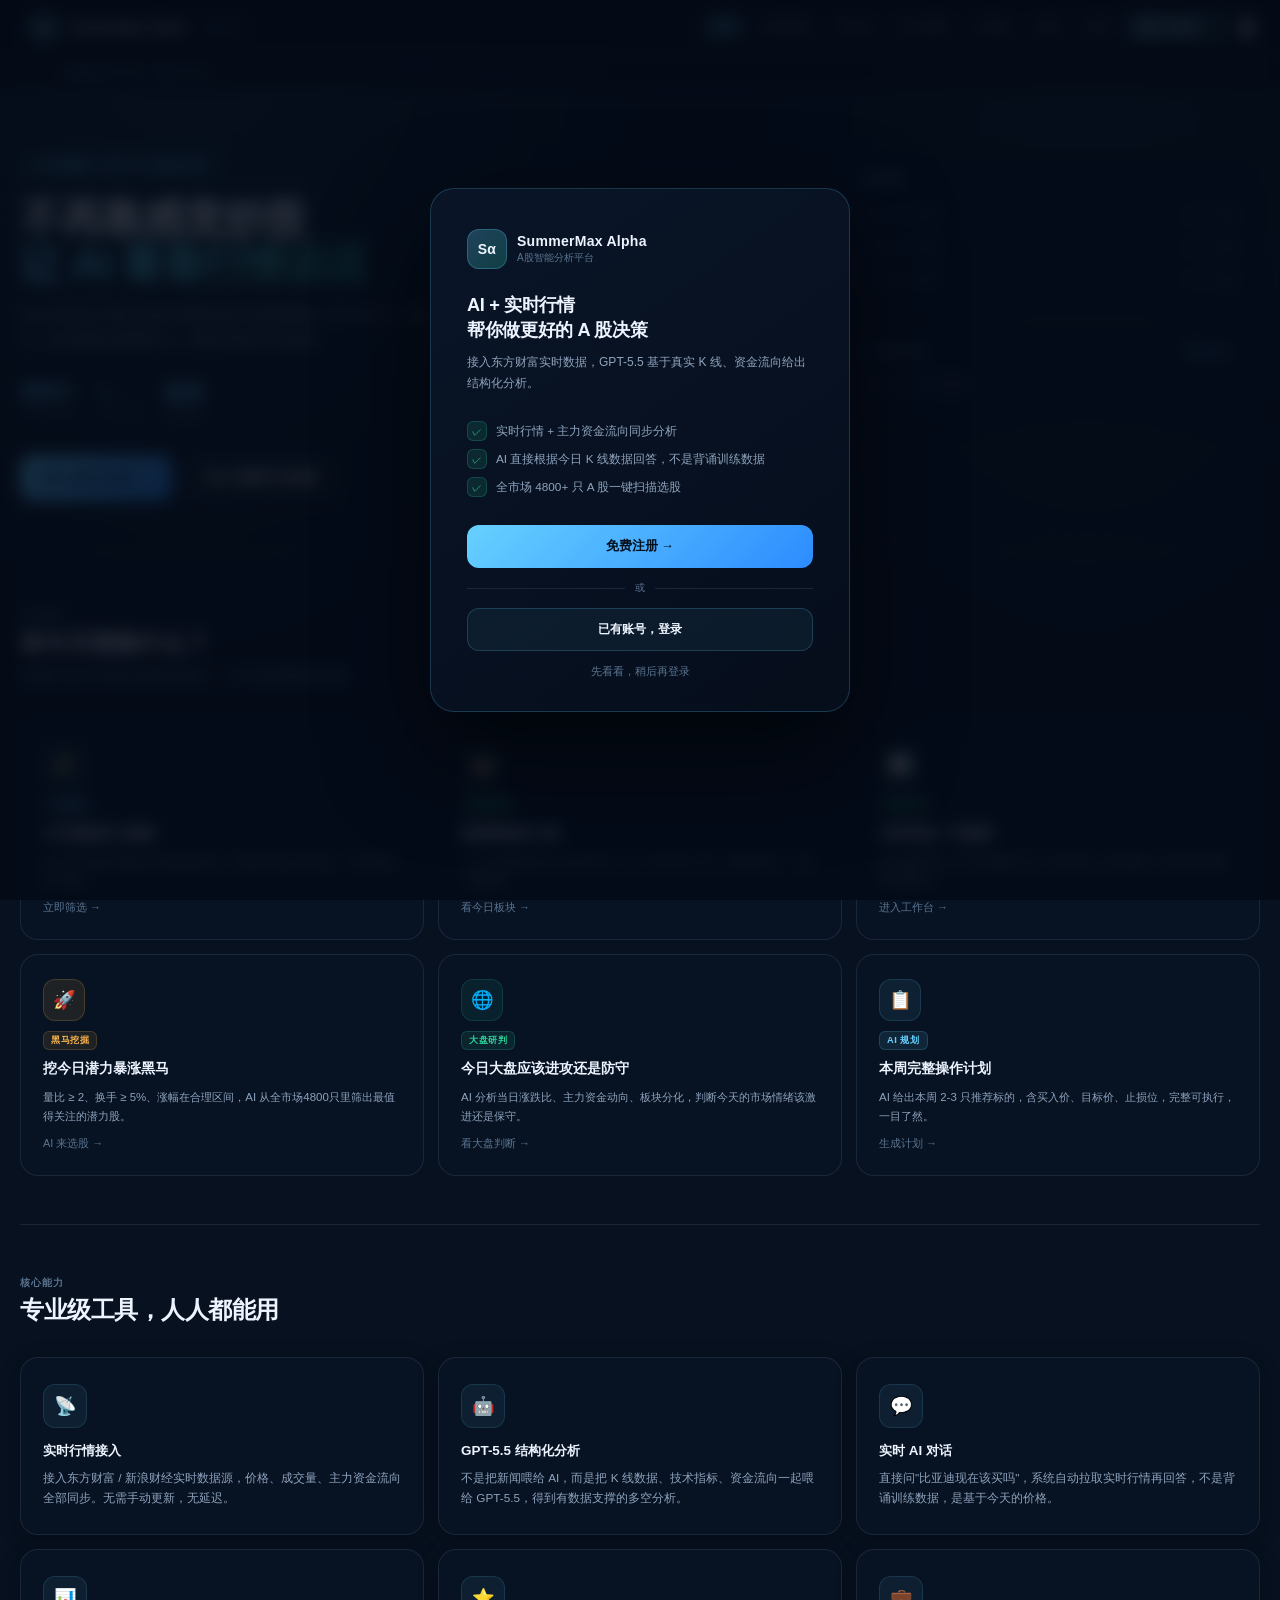
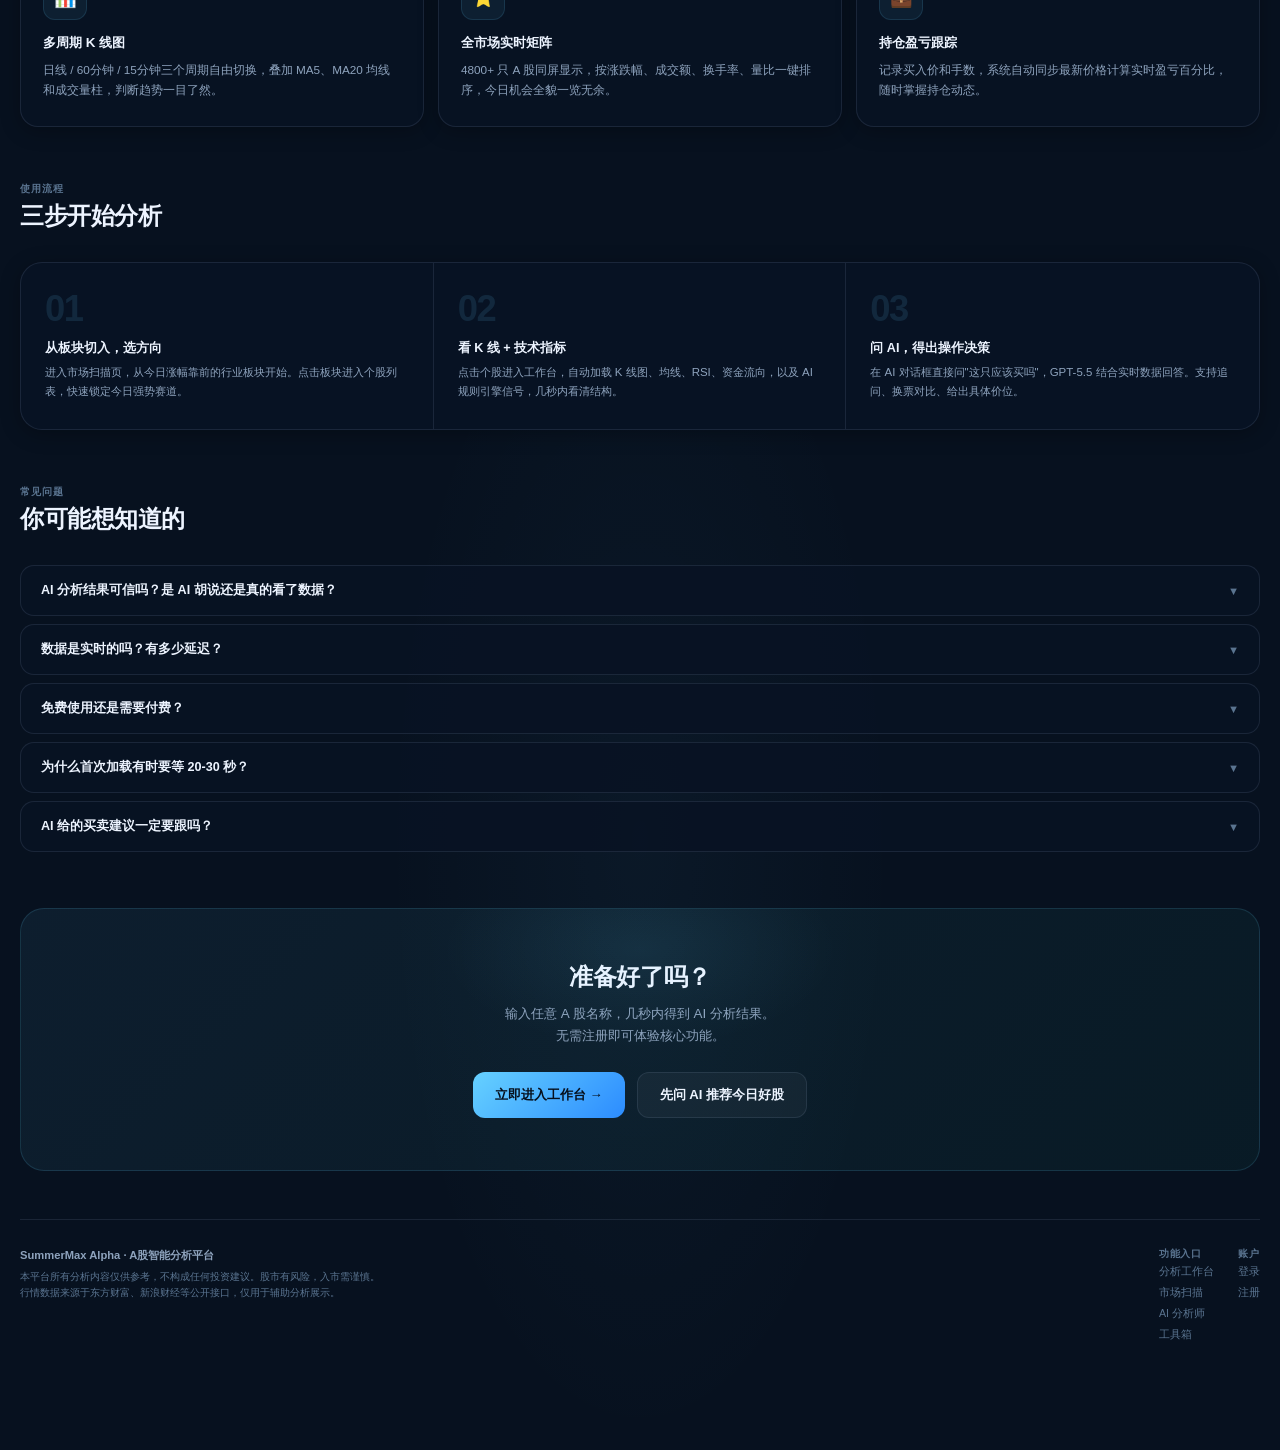
==== commit 6c0a0017: "Restructure platform navigation and frontend routes" ====
--- a/frontend/index.html
+++ b/frontend/index.html
@@ -4,6 +4,7 @@
     <meta charset="UTF-8" />
     <meta name="viewport" content="width=device-width, initial-scale=1.0" />
     <title>SummerMax Alpha · A股智能分析平台</title>
+    <link rel="stylesheet" href="/app/theme.css?v=20260623-nav1" />
     <style>
       :root {
         --bg: #07111f;
@@ -676,13 +677,16 @@
       </div>
       <div class="topbar-spacer"></div>
       <nav class="page-nav">
-        <a href="index.html" class="active">首页</a>
-        <a href="scan.html">市场扫描</a>
-        <a href="chat.html">AI 分析师</a>
-        <a href="settings.html">设置</a>
-        <a href="auth.html" class="nav-auth-btn" id="topbarAuthLink">登录</a>
-        <a href="workspace.html" class="nav-cta">进入工作台 →</a>
+        <a href="/home" class="active">首页</a>
+        <a href="/scan">市场扫描</a>
+        <a href="/workspace">工作台</a>
+        <a href="/chat">AI 分析师</a>
+        <a href="/tools">工具箱</a>
+        <a href="/settings">设置</a>
+        <a href="/auth" class="nav-auth-btn" id="topbarAuthLink">登录</a>
+        <a href="/workspace" class="nav-cta">进入工作台 →</a>
       </nav>
+      <button class="theme-toggle" onclick="__toggleTheme()" title="切换浅色模式">☀</button>
     </header>
 
     <!-- ══════ MARKET BAR ══════ -->
@@ -720,8 +724,8 @@
             </div>
           </div>
           <div class="hero-actions">
-            <a href="workspace.html" class="btn-primary">进入分析工作台 →</a>
-            <a href="chat.html" class="btn-secondary">问 AI 推荐今日好股</a>
+            <a href="/workspace" class="btn-primary">进入分析工作台 →</a>
+            <a href="/chat" class="btn-secondary">问 AI 推荐今日好股</a>
           </div>
         </div>
 
@@ -741,7 +745,7 @@
           <div class="data-card">
             <div class="card-hd">
               <span class="card-hd-title">今日强势板块</span>
-              <a href="scan.html" class="card-hd-link">查看全部 →</a>
+              <a href="/scan" class="card-hd-link">查看全部 →</a>
             </div>
             <div id="homeSectors">
               <div class="skeleton" style="width:110px;height:26px;border-radius:999px"></div>
@@ -761,7 +765,7 @@
         </div>
         <div class="scenarios-grid">
 
-          <a href="chat.html" class="scenario-card" data-q="现在是尾盘时段，给我3只今日可以尾盘买入、明天大概率涨的票，每只给出买入区间、T+1目标价和止损价位">
+          <a href="/chat" class="scenario-card" data-q="现在是尾盘时段，给我3只今日可以尾盘买入、明天大概率涨的票，每只给出买入区间、T+1目标价和止损价位">
             <div class="scenario-icon-wrap" style="background:rgba(102,209,255,0.1);border:1px solid rgba(102,209,255,0.18)">⚡</div>
             <div class="scenario-tag tag-ai">AI 推荐</div>
             <div class="scenario-title">今日尾盘买入精选</div>
@@ -769,7 +773,7 @@
             <span class="scenario-arrow">立即筛选 →</span>
           </a>
 
-          <a href="scan.html" class="scenario-card">
+          <a href="/scan" class="scenario-card">
             <div class="scenario-icon-wrap" style="background:rgba(46,208,154,0.1);border:1px solid rgba(46,208,154,0.2)">🏭</div>
             <div class="scenario-tag tag-data">板块扫描</div>
             <div class="scenario-title">选强势板块入场</div>
@@ -777,7 +781,7 @@
             <span class="scenario-arrow">看今日板块 →</span>
           </a>
 
-          <a href="workspace.html" class="scenario-card">
+          <a href="/workspace" class="scenario-card">
             <div class="scenario-icon-wrap" style="background:rgba(102,209,255,0.08);border:1px solid rgba(102,209,255,0.14)">📊</div>
             <div class="scenario-tag tag-data">深度分析</div>
             <div class="scenario-title">分析特定一只股票</div>
@@ -785,7 +789,7 @@
             <span class="scenario-arrow">进入工作台 →</span>
           </a>
 
-          <a href="chat.html" class="scenario-card" data-q="根据苏紫叶理论，今日A股里短中线大概率大涨、位置不高、逻辑硬有产业支撑的是哪几只？每只给买入区间、T+2目标价和止损位">
+          <a href="/chat" class="scenario-card" data-q="根据苏紫叶理论，今日A股里短中线大概率大涨、位置不高、逻辑硬有产业支撑的是哪几只？每只给买入区间、T+2目标价和止损位">
             <div class="scenario-icon-wrap" style="background:rgba(243,177,75,0.1);border:1px solid rgba(243,177,75,0.18)">🚀</div>
             <div class="scenario-tag tag-hot">黑马挖掘</div>
             <div class="scenario-title">挖今日潜力暴涨黑马</div>
@@ -793,7 +797,7 @@
             <span class="scenario-arrow">AI 来选股 →</span>
           </a>
 
-          <a href="chat.html" class="scenario-card" data-q="今天大盘整体走势、上涨下跌比例、主力资金方向，今天适合进攻还是防守？该买什么类型的票？">
+          <a href="/chat" class="scenario-card" data-q="今天大盘整体走势、上涨下跌比例、主力资金方向，今天适合进攻还是防守？该买什么类型的票？">
             <div class="scenario-icon-wrap" style="background:rgba(36,163,135,0.1);border:1px solid rgba(36,163,135,0.2)">🌐</div>
             <div class="scenario-tag tag-data">大盘研判</div>
             <div class="scenario-title">今日大盘应该进攻还是防守</div>
@@ -801,7 +805,7 @@
             <span class="scenario-arrow">看大盘判断 →</span>
           </a>
 
-          <a href="chat.html" class="scenario-card" data-q="给我这周完整的操作计划：推荐2-3只这周买入的标的（含买入价、目标价、止损位）；有没有潜力暴涨的黑马？要具体可执行的方案">
+          <a href="/chat" class="scenario-card" data-q="给我这周完整的操作计划：推荐2-3只这周买入的标的（含买入价、目标价、止损位）；有没有潜力暴涨的黑马？要具体可执行的方案">
             <div class="scenario-icon-wrap" style="background:rgba(102,209,255,0.08);border:1px solid rgba(102,209,255,0.14)">📋</div>
             <div class="scenario-tag tag-ai">AI 规划</div>
             <div class="scenario-title">本周完整操作计划</div>
@@ -939,8 +943,8 @@
         <h2 class="cta-title">准备好了吗？</h2>
         <p class="cta-sub">输入任意 A 股名称，几秒内得到 AI 分析结果。<br>无需注册即可体验核心功能。</p>
         <div class="cta-actions">
-          <a href="workspace.html" class="btn-primary">立即进入工作台 →</a>
-          <a href="chat.html" class="btn-secondary">先问 AI 推荐今日好股</a>
+          <a href="/workspace" class="btn-primary">立即进入工作台 →</a>
+          <a href="/chat" class="btn-secondary">先问 AI 推荐今日好股</a>
         </div>
       </section>
 
@@ -956,24 +960,25 @@
         <div>
           <p class="footer-links-title">功能入口</p>
           <div class="footer-links">
-            <a href="workspace.html">分析工作台</a>
-            <a href="scan.html">市场扫描</a>
-            <a href="chat.html">AI 分析师</a>
-            <a href="settings.html">设置</a>
+            <a href="/workspace">分析工作台</a>
+            <a href="/scan">市场扫描</a>
+            <a href="/chat">AI 分析师</a>
+            <a href="/tools">工具箱</a>
           </div>
         </div>
         <div>
           <p class="footer-links-title">账户</p>
           <div class="footer-links">
-            <a href="auth.html?mode=login">登录</a>
-            <a href="auth.html?mode=register">注册</a>
+            <a href="/auth?mode=login">登录</a>
+            <a href="/auth?mode=register">注册</a>
           </div>
         </div>
       </footer>
 
     </div>
 
-    <script src="home.js"></script>
+    <script src="/app/theme.js?v=20260623-nav1"></script>
+    <script src="/app/home.js?v=20260623-nav1"></script>
     <script>
       // ── Welcome modal ────────────────────────────────────────────────────────
       (function() {
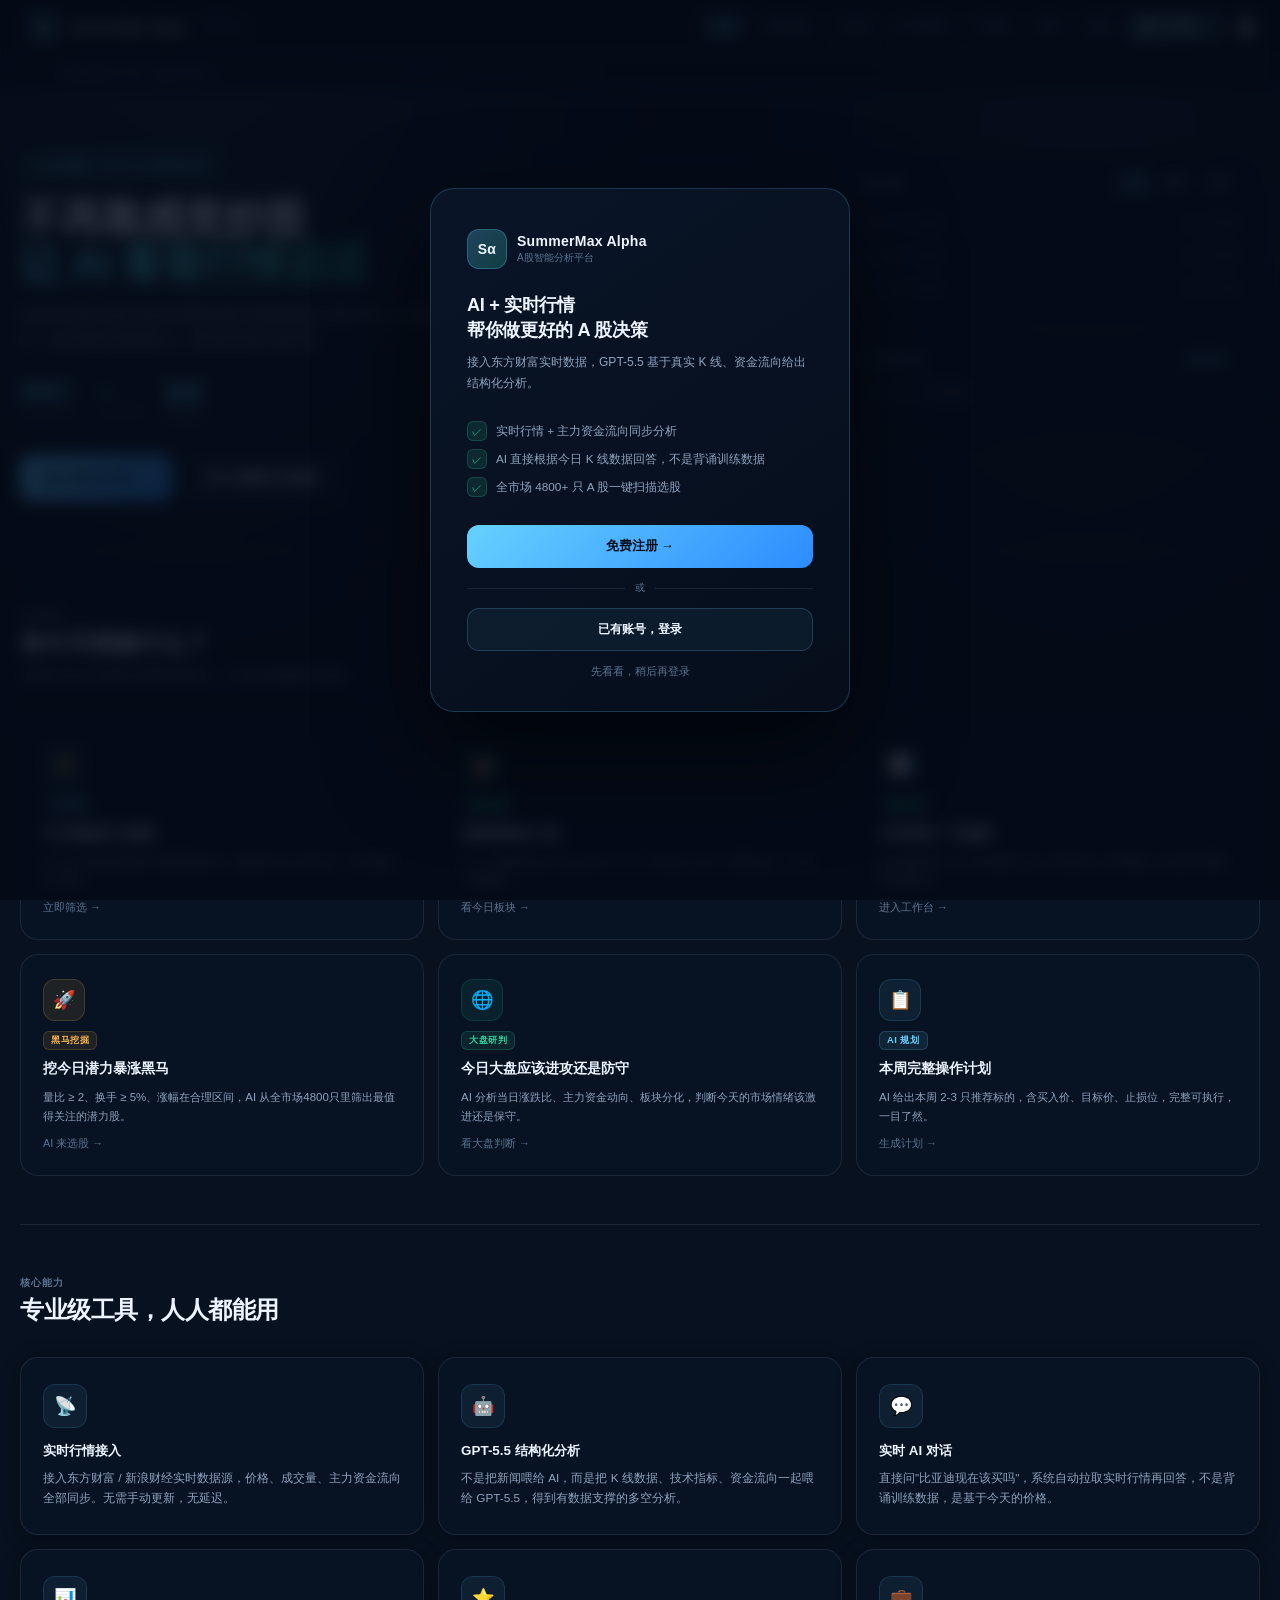
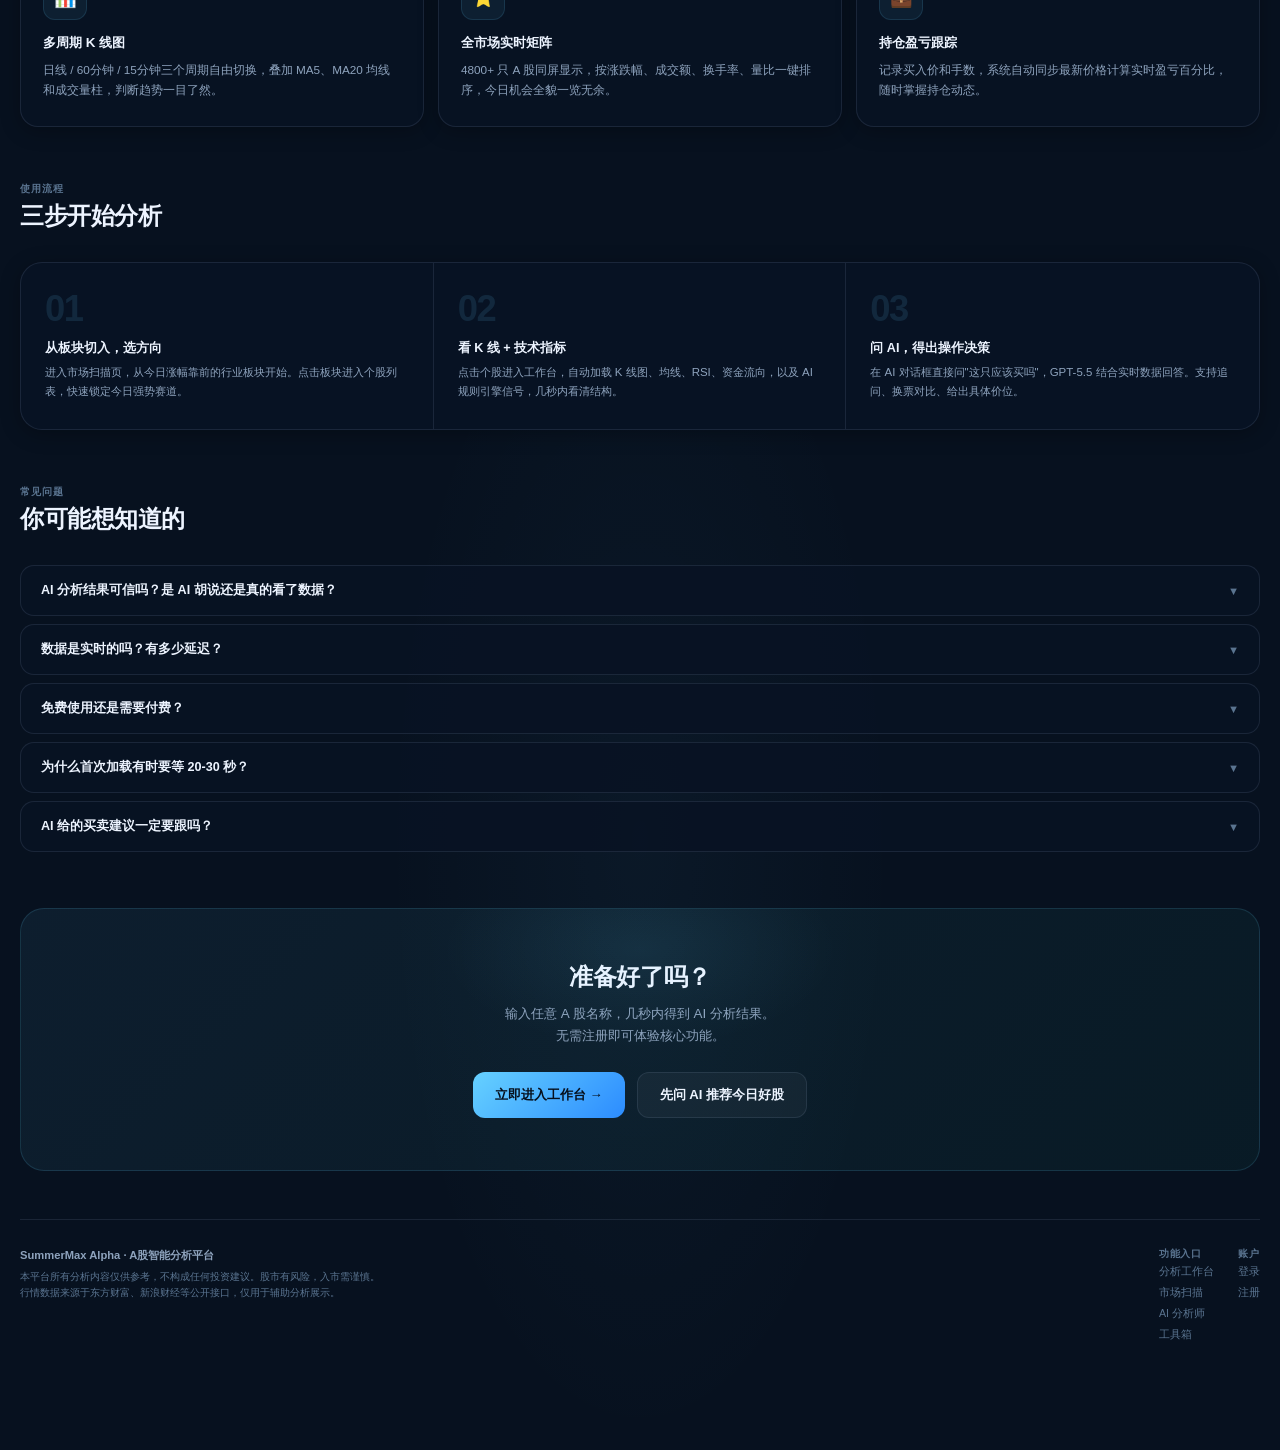
==== commit 31af47fe: "feat(home): add A股/港股/美股 market switcher on homepage - index.html: add .mkt-sw tab buttons (A股|港股|美股" ====
--- a/frontend/index.html
+++ b/frontend/index.html
@@ -4,7 +4,7 @@
     <meta charset="UTF-8" />
     <meta name="viewport" content="width=device-width, initial-scale=1.0" />
     <title>SummerMax Alpha · A股智能分析平台</title>
-    <link rel="stylesheet" href="/app/theme.css?v=20260623-nav1" />
+    <link rel="stylesheet" href="/app/theme.css?v=20260624-hotfix2" />
     <style>
       :root {
         --bg: #07111f;
@@ -602,6 +602,23 @@
       .footer-links-title { font-size: 0.7rem; font-weight: 700; color: var(--muted-2); letter-spacing: 0.06em; text-transform: uppercase; margin-bottom: 4px; }
 
       /* ══════════════════════════════════════
+         MARKET SWITCHER TABS
+      ══════════════════════════════════════ */
+      .mkt-sw { display: flex; gap: 3px; }
+      .mkt-sw-btn {
+        padding: 3px 9px; border-radius: 6px;
+        border: 1px solid transparent; background: transparent;
+        color: var(--muted-2); font-size: 0.68rem; font-weight: 700;
+        cursor: pointer; font-family: inherit; letter-spacing: 0.03em;
+        transition: color 0.12s, background 0.12s, border-color 0.12s;
+      }
+      .mkt-sw-btn:hover { color: var(--text); background: rgba(255,255,255,0.05); }
+      .mkt-sw-btn.active {
+        background: rgba(102,209,255,0.12); color: var(--accent);
+        border-color: rgba(102,209,255,0.20);
+      }
+
+      /* ══════════════════════════════════════
          RESPONSIVE
       ══════════════════════════════════════ */
       @media (max-width: 1100px) {
@@ -660,9 +677,9 @@
           </div>
         </div>
         <div class="modal-actions">
-          <a href="auth.html?mode=register" class="modal-btn-primary">免费注册 →</a>
+          <a href="/auth?mode=register" class="modal-btn-primary">免费注册 →</a>
           <div class="modal-divider">或</div>
-          <a href="auth.html?mode=login" class="modal-btn-secondary">已有账号，登录</a>
+          <a href="/auth?mode=login" class="modal-btn-secondary">已有账号，登录</a>
         </div>
         <a href="#" class="modal-skip" id="modalSkipBtn">先看看，稍后再登录</a>
       </div>
@@ -732,8 +749,15 @@
         <div class="hero-right">
           <div class="data-card">
             <div class="card-hd">
-              <span class="card-hd-title">实时指数</span>
-              <span style="font-size:0.68rem;color:var(--muted-2)" id="overviewTime">--</span>
+              <div>
+                <span class="card-hd-title">实时指数</span>
+                <span style="font-size:0.65rem;color:var(--muted-2);display:block;margin-top:2px" id="overviewTime"></span>
+              </div>
+              <div class="mkt-sw">
+                <button class="mkt-sw-btn active" data-mkt="a">A股</button>
+                <button class="mkt-sw-btn" data-mkt="hk">港股</button>
+                <button class="mkt-sw-btn" data-mkt="us">美股</button>
+              </div>
             </div>
             <div id="homeIndices">
               <div class="index-row"><div class="skeleton" style="width:80px;height:14px"></div><div class="skeleton" style="width:60px;height:14px"></div></div>
@@ -744,8 +768,8 @@
 
           <div class="data-card">
             <div class="card-hd">
-              <span class="card-hd-title">今日强势板块</span>
-              <a href="/scan" class="card-hd-link">查看全部 →</a>
+              <span class="card-hd-title" id="sectorCardTitle">今日强势板块</span>
+              <a href="/scan" class="card-hd-link" id="sectorCardLink">查看全部 →</a>
             </div>
             <div id="homeSectors">
               <div class="skeleton" style="width:110px;height:26px;border-radius:999px"></div>
@@ -977,8 +1001,8 @@
 
     </div>
 
-    <script src="/app/theme.js?v=20260623-nav1"></script>
-    <script src="/app/home.js?v=20260623-nav1"></script>
+    <script src="/app/theme.js?v=20260624-hotfix2"></script>
+    <script src="/app/home.js?v=20260624-hotfix2"></script>
     <script>
       // ── Welcome modal ────────────────────────────────────────────────────────
       (function() {
@@ -1038,8 +1062,11 @@
 
       // ── Market bar ───────────────────────────────────────────────────────────
       (function loadMarketBar() {
-        const DEFAULT_API_BASE = "https://summermax-alpha-api.onrender.com";
-        const apiBase = (localStorage.getItem("summermax-alpha-api-base") || DEFAULT_API_BASE).trim().replace(/\/+$/, "");
+        const DEFAULT_API_BASE = window.location.origin;
+        const preferredApiBase = location.hostname.includes("onrender.com")
+          ? DEFAULT_API_BASE
+          : (localStorage.getItem("summermax-alpha-api-base") || DEFAULT_API_BASE);
+        const apiBase = preferredApiBase.trim().replace(/\/+$/, "");
         const barEl = document.getElementById("marketBarInner");
         const heroUpEl = document.getElementById("heroUpCount");
 
@@ -1071,17 +1098,6 @@
           .catch(() => {
             barEl.innerHTML = `<span class="mkt-loading">市场数据暂不可用（服务启动中）</span>`;
           });
-
-        // Fetch market stats for hero up-count
-        fetch(`${apiBase}/market/stocks`)
-          .then(r => r.json())
-          .then(data => {
-            const stocks = Array.isArray(data.stocks) ? data.stocks : [];
-            if (!stocks.length) return;
-            const up = stocks.filter(s => Number(s.change_percent) > 0).length;
-            if (heroUpEl) heroUpEl.textContent = up.toLocaleString();
-          })
-          .catch(() => {});
       })();
     </script>
   </body>
